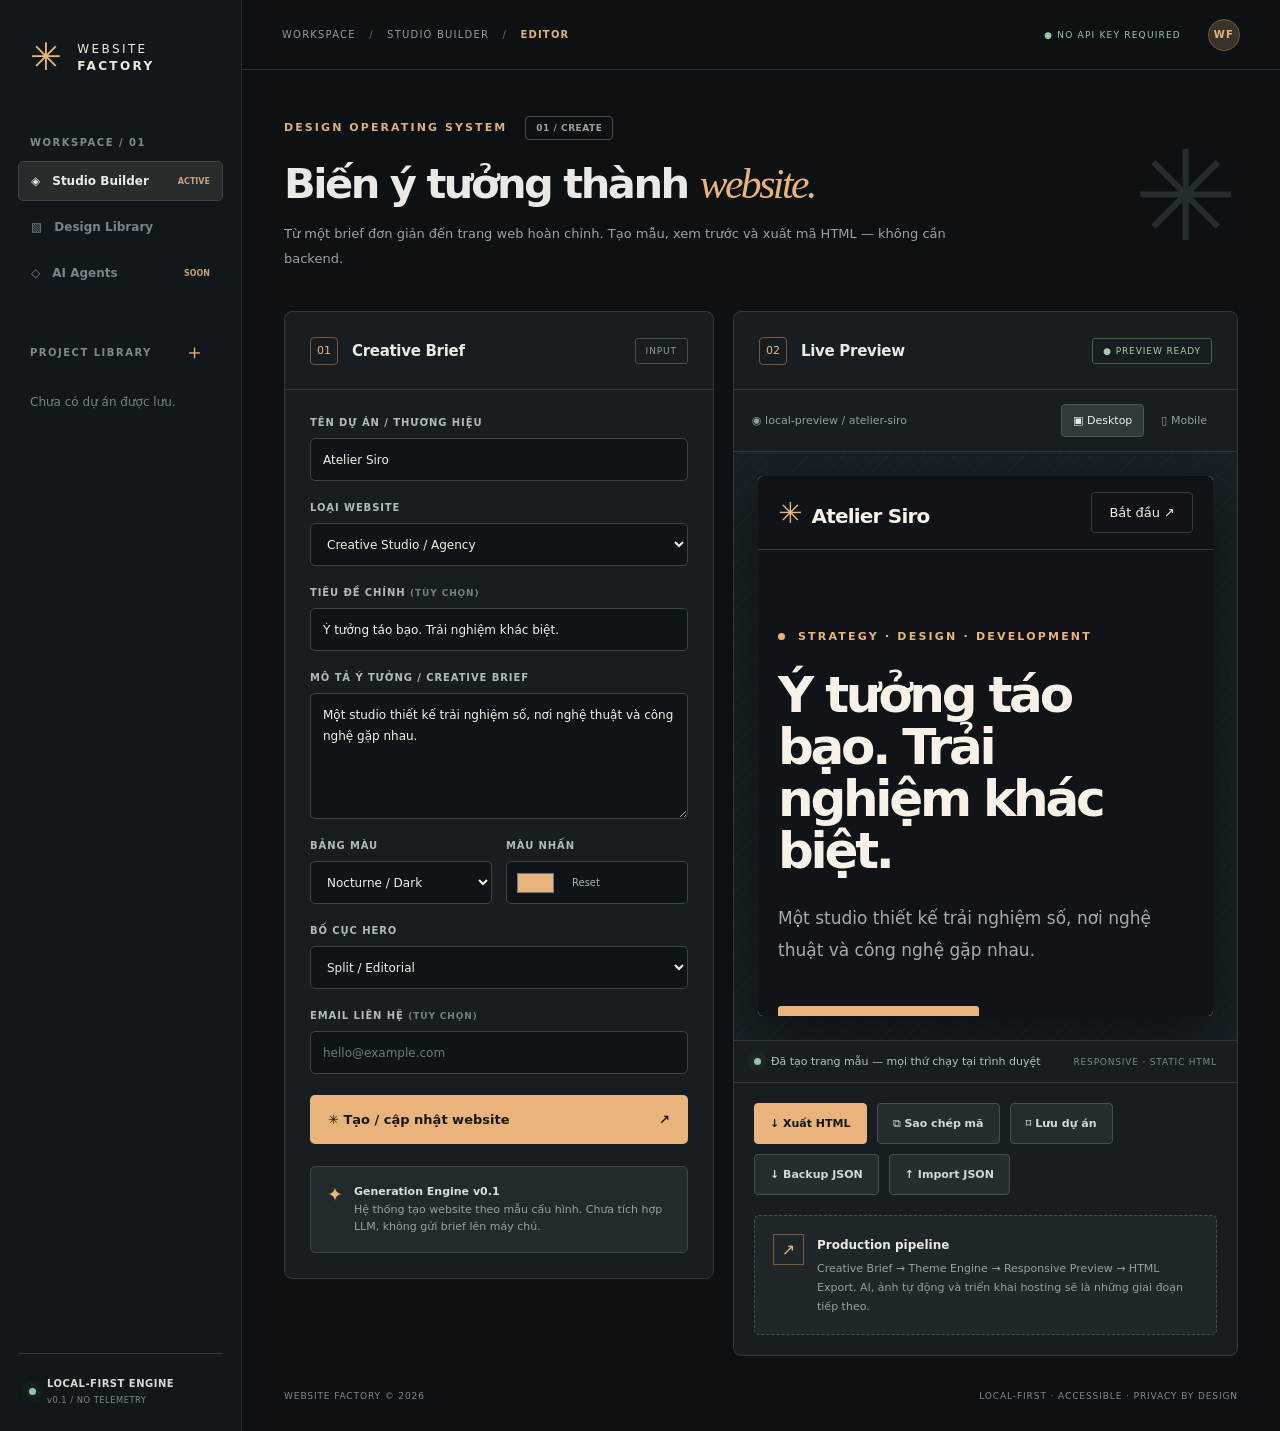
==== website-factory/index.html @ 0a8ce3f9 "feat(factory): add portable project JSON backup and import UI" ====
<!doctype html>
<html lang="vi">
<head>
  <meta charset="UTF-8">
  <meta name="viewport" content="width=device-width, initial-scale=1">
  <meta name="theme-color" content="#0e1215">
  <meta name="description" content="Website Factory: tạo mẫu website theo brief, xem trước và xuất HTML ngay trong trình duyệt.">
  <title>Website Factory — Design Production Studio</title>
  <link rel="stylesheet" href="./studio.css">
</head>
<body>
<div class="shell">
  <aside class="sidebar">
    <div class="logo"><span class="glyph">✳</span><span>WEBSITE<br><b>FACTORY</b></span></div>
    <p class="side-label">WORKSPACE / 01</p>
    <div class="side-nav"><div class="active-nav">◈ <span>Studio Builder</span><small>ACTIVE</small></div><div>▧ <span>Design Library</span></div><div>◇ <span>AI Agents</span><small>SOON</small></div></div>
    <div class="history-title"><span>PROJECT LIBRARY</span><button type="button" id="new-project" title="Tạo dự án mới" aria-label="Tạo dự án mới">＋</button></div>
    <div id="project-list" class="project-list"><p class="empty">Chưa có dự án được lưu.</p></div>
    <div class="sidebar-bottom"><i></i><span>LOCAL-FIRST ENGINE<small>v0.1 / NO TELEMETRY</small></span></div>
  </aside>
  <div class="main">
    <header class="topbar"><div>WORKSPACE <span>/</span> STUDIO BUILDER <span>/</span> <b>EDITOR</b></div><div class="top-right"><span>● NO API KEY REQUIRED</span><strong>WF</strong></div></header>
    <div class="workspace">
      <div class="intro">
        <div><div class="overline">DESIGN OPERATING SYSTEM <span class="step">01 / CREATE</span></div>
          <h1>Biến ý tưởng thành <em>website.</em></h1>
          <p>Từ một brief đơn giản đến trang web hoàn chỉnh. Tạo mẫu, xem trước và xuất mã HTML — không cần backend.</p>
        </div><span aria-hidden="true" class="intro-glyph">✳</span>
      </div>
      <main class="panels">
        <section class="panel config" aria-labelledby="input-title">
          <div class="panel-head"><div><span class="number">01</span><h2 id="input-title">Creative Brief</h2></div><span class="tag">INPUT</span></div>
          <form id="builder-form">
            <label for="name">TÊN DỰ ÁN / THƯƠNG HIỆU</label>
            <input id="name" name="name" maxlength="70" required placeholder="Tên dự án của bạn" value="Atelier Siro">
            <label for="category">LOẠI WEBSITE</label>
            <select id="category" name="category"><option value="agency">Creative Studio / Agency</option><option value="restaurant">Restaurant & Café</option><option value="saas">SaaS / Tech Product</option><option value="portfolio">Personal Portfolio</option></select>
            <label for="headline">TIÊU ĐỀ CHÍNH <span>(TÙY CHỌN)</span></label>
            <input id="headline" name="headline" maxlength="130" placeholder="Để trống để dùng đề xuất">
            <label for="brief">MÔ TẢ Ý TƯỞNG / CREATIVE BRIEF</label>
            <textarea id="brief" name="brief" maxlength="450" rows="5" placeholder="Sản phẩm, dịch vụ, phong cách, khách hàng mục tiêu...">Một studio thiết kế trải nghiệm số, nơi nghệ thuật và công nghệ gặp nhau.</textarea>
            <div class="two-col">
              <div><label for="theme">BẢNG MÀU</label>
                <select id="theme" name="theme"><option value="nocturne">Nocturne / Dark</option><option value="paper">Paper / Light</option><option value="signal">Signal / Future</option><option value="forest">Forest / Organic</option></select></div>
              <div><label for="accent">MÀU NHẤN</label><div class="color-field"><input id="accent" name="accent" type="color" value="#e9b47b"><button type="button" id="reset-color">Reset</button></div></div>
            </div>
            <label for="layout">BỐ CỤC HERO</label>
            <select id="layout" name="layout"><option value="split">Split / Editorial</option><option value="centered">Centered / Statement</option></select>
            <label for="email">EMAIL LIÊN HỆ <span>(TÙY CHỌN)</span></label>
            <input id="email" name="email" type="email" maxlength="120" placeholder="hello@example.com">
            <button class="generate" type="submit"><span>✳ Tạo / cập nhật website</span><span>↗</span></button>
          </form>
          <div class="notice"><span>✦</span><p><b>Generation Engine v0.1</b><br>Hệ thống tạo website theo mẫu cấu hình. Chưa tích hợp LLM, không gửi brief lên máy chủ.</p></div>
        </section>
        <section class="panel preview-panel" aria-labelledby="preview-title">
          <div class="panel-head"><div><span class="number">02</span><h2 id="preview-title">Live Preview</h2></div><span class="tag ready">● PREVIEW READY</span></div>
          <div class="preview-toolbar"><span id="preview-url" class="preview-url">◉ preview.local / atelier-siro</span>
            <div class="devices" role="group" aria-label="Kích thước xem trước">
              <button type="button" data-device="desktop" class="device selected" aria-pressed="true">▣ Desktop</button>
              <button type="button" data-device="mobile" class="device" aria-pressed="false">▯ Mobile</button>
            </div>
          </div>
          <div id="preview-stage" class="preview-stage"><iframe title="Bản xem trước website đã tạo" id="preview-frame" sandbox="" loading="eager"></iframe></div>
          <div class="preview-bottom"><span class="preview-status"><i></i><span id="status" role="status" aria-live="polite">Đã tạo trang mẫu</span></span><span>RESPONSIVE · STATIC HTML</span></div>
          <div class="actions">
            <button id="export-html" type="button" class="export">↓ Xuất HTML</button>
            <button id="copy-html" type="button" class="outline">⧉ Sao chép mã</button>
            <button id="save-project" type="button" class="outline">⌑ Lưu dự án</button>
            <button id="export-json" type="button" class="outline">↓ Backup JSON</button>
            <button id="import-json-button" type="button" class="outline">↑ Import JSON</button>
            <input id="import-json-file" type="file" accept=".json,application/json" hidden aria-label="Chọn tệp JSON của Website Factory">
          </div>
          <div class="pipeline"><span>↗</span><div><b>Production pipeline</b><p>Creative Brief → Theme Engine → Responsive Preview → HTML Export. AI, ảnh tự động và triển khai hosting sẽ là những giai đoạn tiếp theo.</p></div></div>
        </section>
      </main>
      <footer><span>WEBSITE FACTORY © 2026</span><span>LOCAL-FIRST · ACCESSIBLE · PRIVACY BY DESIGN</span></footer>
    </div>
  </div>
</div>
<script type="module" src="./app.mjs"></script>
</body>
</html>
---- website-factory/studio.css ----
:root{font-family:Inter,"Segoe UI",system-ui,-apple-system,sans-serif;color:#eae9e5;background:#0d1114;font-synthesis:none}*{box-sizing:border-box}body{margin:0}button,input,select,textarea{font:inherit}button{cursor:pointer}button:focus-visible,input:focus-visible,select:focus-visible,textarea:focus-visible{outline:2px solid #e9b47b;outline-offset:3px}::selection{background:#e1af7a;color:#121619}
.shell{display:grid;grid-template-columns:242px minmax(0,1fr);min-height:100vh}.sidebar{display:flex;flex-direction:column;background:#11171a;border-right:1px solid #283036;padding:31px 18px 21px;min-width:0}.logo{display:flex;align-items:center;gap:13px;padding:0 12px 53px;font-size:12px;line-height:1.4;letter-spacing:.2em}.logo b{font-weight:800}.glyph{font-size:38px;font-weight:200;color:#e9b47b}.side-label,.history-title{font-size:10px;font-weight:750;color:#7f898c;letter-spacing:.15em;margin:0 12px 13px}.side-nav{display:grid;gap:6px}.side-nav>div{display:flex;align-items:center;gap:12px;color:#788489;font-size:12px;font-weight:600;padding:12px;border:1px solid transparent}.side-nav>div:first-letter{font-size:19px}.side-nav .active-nav{color:#eceae4;background:#272c2d;border:1px solid #45413a;border-radius:5px}.side-nav small{margin-left:auto;font-size:8px;color:#c6a276}.side-nav .active-nav:first-letter{color:#e8b778}.history-title{display:flex;align-items:center;justify-content:space-between;margin-top:44px}.history-title button{background:transparent;border:0;color:#e0ad73;font-size:21px}.project-list{display:grid;align-content:start;gap:5px;max-height:40vh;overflow:auto}.project-button{border:1px solid transparent;background:transparent;color:#bcc4c4;text-align:left;display:flex;align-items:center;gap:10px;padding:10px;border-radius:5px;font-size:12px;width:100%}.project-button.active{background:#27302e;border-color:#425149;color:#f5eee2}.project-button span{color:#e6b274}.project-button strong{white-space:nowrap;overflow:hidden;text-overflow:ellipsis;font-weight:500}.empty{font-size:12px;color:#778286;padding:0 12px;line-height:1.7}.sidebar-bottom{margin-top:auto;padding:24px 11px 5px;border-top:1px solid #30383c;display:flex;align-items:center;gap:11px;color:#d5dbd5;font-size:10px;font-weight:700;letter-spacing:.05em}.sidebar-bottom small{display:block;color:#7e898b;margin-top:6px;font-weight:400}.sidebar-bottom i,.preview-status i{width:7px;height:7px;border-radius:50%;background:#90c99e;box-shadow:0 0 11px #90c99e70;display:block;flex:0 0 7px}
.main{min-width:0}.topbar{height:70px;border-bottom:1px solid #293135;display:flex;justify-content:space-between;align-items:center;padding:0 40px;gap:15px;color:#919c9e;font-size:10px;letter-spacing:.12em}.topbar span{color:#5f6b70;margin:0 9px}.topbar b{color:#e3b075}.top-right{display:flex;gap:27px;align-items:center}.top-right span{color:#9ac7a6;margin:0;font-size:9px}.top-right strong{background:#393429;border:1px solid #705a3b;color:#e3b57e;border-radius:50%;width:32px;height:32px;display:grid;place-items:center;font-size:10px}.workspace{max-width:1800px;margin:0 auto;padding:51px 42px 30px}.intro{display:flex;justify-content:space-between;align-items:center;padding-bottom:40px}.overline{color:#deb079;font-size:11px;font-weight:700;letter-spacing:.19em}.step{color:#a39e96;border:1px solid #514b40;padding:6px 10px;border-radius:4px;font-size:9px;letter-spacing:.06em;margin-left:12px}.intro h1{font-size:clamp(32px,3.25vw,51px);line-height:1.2;font-weight:550;letter-spacing:-.06em;margin:25px 0 12px}.intro h1 em{color:#e9b47b;font-family:Georgia,serif;font-weight:400}.intro p{font-size:13px;color:#98a3a6;line-height:1.9;margin:0;max-width:700px}.intro-glyph{font-size:125px;color:#252d30;line-height:1}
.panels{display:grid;grid-template-columns:minmax(325px,430px) minmax(460px,1fr);gap:19px;align-items:start}.panel{background:#171d20;border:1px solid #30393d;border-radius:8px;min-width:0;overflow:hidden}.panel-head{display:flex;align-items:center;justify-content:space-between;height:78px;border-bottom:1px solid #30393d;padding:0 25px}.panel-head>div{display:flex;align-items:center;gap:14px}.number{width:28px;height:28px;border:1px solid #76583b;display:grid;place-items:center;border-radius:4px;font-size:11px;color:#e9b47b}.panel-head h2{font-size:15px;font-weight:600;letter-spacing:-.02em;margin:0}.tag{font-size:9px;color:#929d9d;border:1px solid #465055;border-radius:3px;padding:7px 10px;letter-spacing:.1em}.tag.ready{color:#a2cfac;border-color:#45614a}.config form{padding:27px 25px 22px;display:flex;flex-direction:column}.config label{font-size:10px;font-weight:750;color:#b1bab9;letter-spacing:.09em;margin:0 0 10px}.config label span{font-size:9px;color:#748084}.config input:not([type=color]),.config select,.config textarea{width:100%;color:#f1f0e9;background:#0e1417;border:1px solid #384448;border-radius:5px;padding:11px 12px;font-size:12px;min-height:43px;margin-bottom:21px;outline:0}.config input:not([type=color]):focus,.config select:focus,.config textarea:focus{border-color:#d3a471;outline:1px solid #d3a47140}.config input::placeholder,.config textarea::placeholder{color:#6e797d}.config textarea{resize:vertical;line-height:1.7;min-height:104px}.two-col{display:grid;grid-template-columns:1fr 1fr;gap:14px}.two-col>div{display:flex;flex-direction:column;min-width:0}.color-field{background:#0e1417;display:flex;gap:10px;align-items:center;height:43px;border:1px solid #384448;padding:5px 8px;border-radius:5px;margin-bottom:21px}.color-field input{width:41px;height:28px;background:transparent;border:0;padding:0;cursor:pointer}.color-field button{color:#a9b2b1;border:0;background:transparent;font-size:10px}.generate{background:#e9b47b;color:#1a1714;border:0;border-radius:5px;padding:17px 18px;display:flex;justify-content:space-between;font-size:13px;font-weight:800;transition:background .2s,transform .2s}.generate:hover{background:#f3c591;transform:translateY(-2px)}.notice{margin:0 25px 25px;background:#222a2d;border:1px solid #3c4649;border-radius:5px;display:flex;gap:11px;padding:16px}.notice>span{color:#e9b47b;font-size:19px}.notice p{margin:0;color:#96a1a3;line-height:1.6;font-size:11px}.notice b{color:#d9dfdc}
.preview-toolbar{padding:14px 18px;border-bottom:1px solid #30393d;display:flex;align-items:center;justify-content:space-between;gap:10px}.preview-url{font-size:11px;color:#939fa0;overflow:hidden;text-overflow:ellipsis;white-space:nowrap}.devices{display:flex;gap:5px}.device{background:transparent;color:#929e9f;border:1px solid transparent;padding:9px 11px;border-radius:4px;font-size:11px;white-space:nowrap}.device.selected{background:#303a3c;color:#f0eee8;border-color:#4a5759}.preview-stage{background:repeating-linear-gradient(135deg,#192126,#192126 7px,#1c252a 7px,#1c252a 8px);display:flex;justify-content:center;padding:24px;overflow:hidden;min-height:585px}.preview-stage iframe{border:0;border-radius:5px;background:#fff;width:100%;height:540px;box-shadow:0 20px 60px #0008;transition:width .3s}.preview-stage.mobile iframe{width:375px;max-width:100%}.preview-bottom{border-top:1px solid #30393d;display:flex;align-items:center;justify-content:space-between;gap:12px;padding:14px 20px;color:#7f8a8e;letter-spacing:.09em;font-size:9px}.preview-status{color:#b4c3b9;letter-spacing:0;font-size:11px;display:flex;gap:10px;align-items:center}.actions{padding:20px;display:flex;flex-wrap:wrap;gap:10px;border-top:1px solid #30393d}.actions button{font-size:11px;font-weight:750;padding:13px 15px;border-radius:4px}.export{background:#e9b47b;border:1px solid #e9b47b;color:#12171a}.outline{background:#252d30;color:#d0d9d7;border:1px solid #455055}.export:hover{background:#f4c896}.outline:hover{border-color:#ca9c70}.pipeline{margin:0 20px 20px;background:#1f272a;border:1px dashed #445154;border-radius:5px;padding:18px;display:flex;gap:13px}.pipeline>span{display:grid;place-items:center;width:31px;height:31px;flex:0 0 31px;color:#eab87c;border:1px solid #765b3c}.pipeline b{font-size:12px}.pipeline p{margin:7px 0 0;color:#94a0a2;font-size:11px;line-height:1.7}footer{margin-top:35px;display:flex;justify-content:space-between;gap:15px;color:#7e898c;letter-spacing:.1em;font-size:9px}
@media(max-width:1250px){.shell{grid-template-columns:205px minmax(0,1fr)}.sidebar{padding-inline:11px}.workspace{padding:35px 23px}.topbar{padding-inline:23px}.panels{grid-template-columns:minmax(310px,370px) minmax(380px,1fr)}.preview-stage{padding:15px}}
@media(max-width:1050px){.panels{grid-template-columns:minmax(0,1fr)}.intro-glyph{display:none}.preview-stage iframe{height:600px}}
@media(max-width:720px){.shell{grid-template-columns:1fr}.sidebar{display:none}.topbar{height:57px;padding:0 15px}.top-right>span{display:none}.workspace{padding:30px 14px}.intro{padding-bottom:28px}.intro h1{font-size:35px}.intro p{font-size:12px}.step{display:inline-block;margin:9px 0 0}.panel-head{padding:0 18px}.config form{padding:23px 18px}.notice{margin:0 18px 20px}.preview-stage iframe{height:470px}.preview-bottom>span:last-child{display:none}footer{flex-direction:column;line-height:1.7}}
@media(prefers-reduced-motion:reduce){*,*:before,*:after{transition:none!important;animation:none!important}}
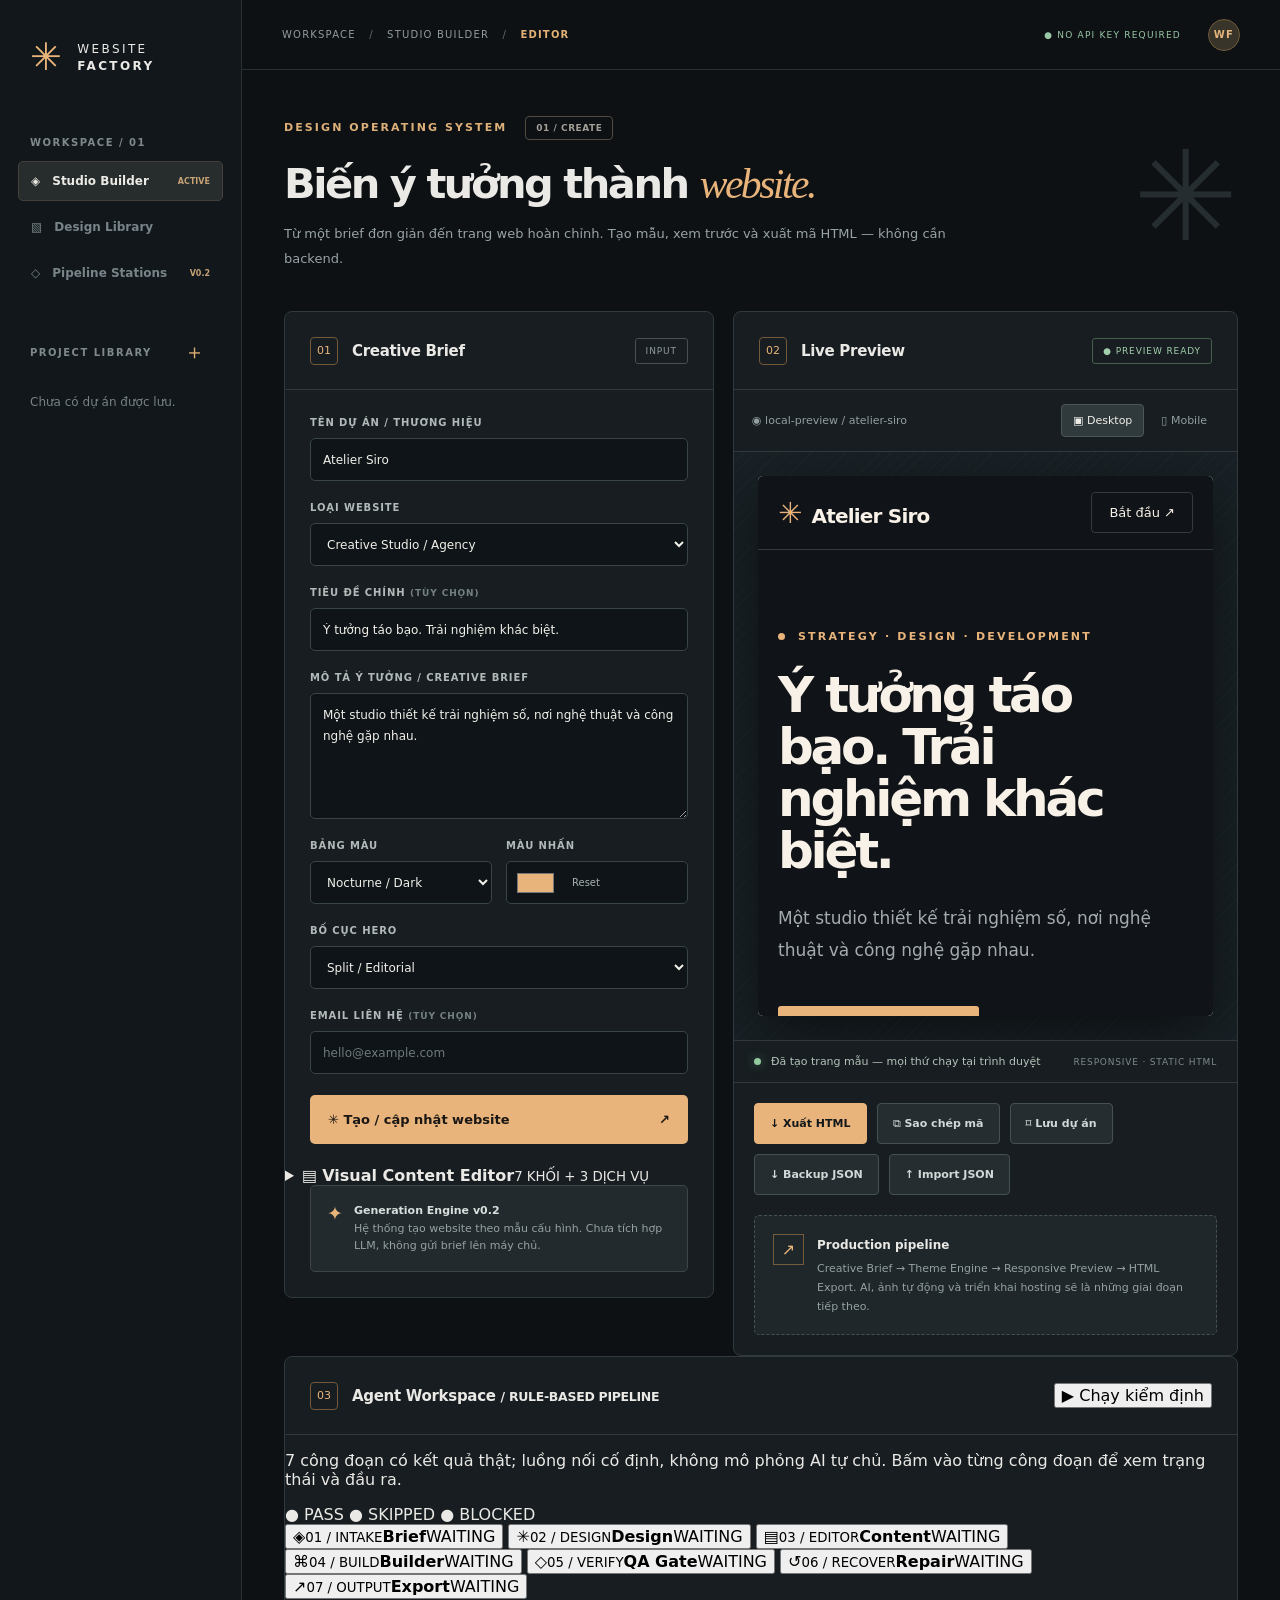
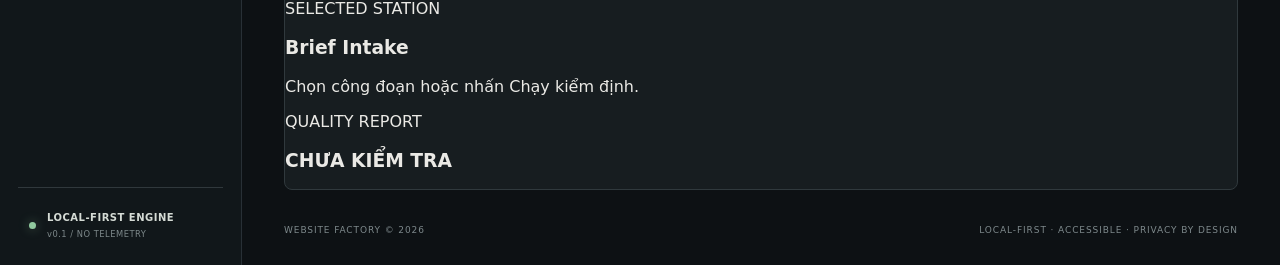
==== commit 835c759d: "feat(factory): add editable sections and interactive agent workspace graph" ====
--- a/website-factory/index.html
+++ b/website-factory/index.html
@@ -13,7 +13,7 @@
   <aside class="sidebar">
     <div class="logo"><span class="glyph">✳</span><span>WEBSITE<br><b>FACTORY</b></span></div>
     <p class="side-label">WORKSPACE / 01</p>
-    <div class="side-nav"><div class="active-nav">◈ <span>Studio Builder</span><small>ACTIVE</small></div><div>▧ <span>Design Library</span></div><div>◇ <span>AI Agents</span><small>SOON</small></div></div>
+    <div class="side-nav"><div class="active-nav">◈ <span>Studio Builder</span><small>ACTIVE</small></div><div>▧ <span>Design Library</span></div><div>◇ <span>Pipeline Stations</span><small>V0.2</small></div></div>
     <div class="history-title"><span>PROJECT LIBRARY</span><button type="button" id="new-project" title="Tạo dự án mới" aria-label="Tạo dự án mới">＋</button></div>
     <div id="project-list" class="project-list"><p class="empty">Chưa có dự án được lưu.</p></div>
     <div class="sidebar-bottom"><i></i><span>LOCAL-FIRST ENGINE<small>v0.1 / NO TELEMETRY</small></span></div>
@@ -50,7 +50,23 @@
             <input id="email" name="email" type="email" maxlength="120" placeholder="hello@example.com">
             <button class="generate" type="submit"><span>✳ Tạo / cập nhật website</span><span>↗</span></button>
           </form>
-          <div class="notice"><span>✦</span><p><b>Generation Engine v0.1</b><br>Hệ thống tạo website theo mẫu cấu hình. Chưa tích hợp LLM, không gửi brief lên máy chủ.</p></div>
+          <details class="content-editor" id="content-editor">
+            <summary><span>▤ <strong>Visual Content Editor</strong></span><small>7 KHỐI + 3 DỊCH VỤ</small></summary>
+            <p class="editor-help">Sửa từng nội dung rồi xem thay đổi ở khung Preview. Mọi chữ nhập vào sẽ được xử lý như văn bản, không thực thi mã HTML.</p>
+            <div class="editor-fields" id="editor-fields">
+              <label for="edit-sectionTitle">TIÊU ĐỀ DỊCH VỤ</label><input id="edit-sectionTitle" data-content="sectionTitle" maxlength="160">
+              <label for="edit-sectionIntro">MÔ TẢ DỊCH VỤ</label><textarea id="edit-sectionIntro" data-content="sectionIntro" maxlength="450" rows="2"></textarea>
+              <div class="service-heading">01 / CARD EDITOR</div>
+              <div id="service-fields" class="service-fields"></div>
+              <label for="edit-aboutTitle">TIÊU ĐỀ GIỚI THIỆU</label><input id="edit-aboutTitle" data-content="aboutTitle" maxlength="160">
+              <label for="edit-aboutText">NỘI DUNG GIỚI THIỆU</label><textarea id="edit-aboutText" data-content="aboutText" maxlength="450" rows="3"></textarea>
+              <label for="edit-contactTitle">TIÊU ĐỀ LIÊN HỆ</label><input id="edit-contactTitle" data-content="contactTitle" maxlength="160">
+              <label for="edit-contactText">MÔ TẢ LIÊN HỆ</label><input id="edit-contactText" data-content="contactText" maxlength="160">
+              <label for="edit-ctaLabel">NHÃN NÚT HERO</label><input id="edit-ctaLabel" data-content="ctaLabel" maxlength="160">
+            </div>
+            <button type="button" class="reset-editor" id="reset-content">↺ Khôi phục nội dung theo mẫu ngành</button>
+          </details>
+          <div class="notice"><span>✦</span><p><b>Generation Engine v0.2</b><br>Hệ thống tạo website theo mẫu cấu hình. Chưa tích hợp LLM, không gửi brief lên máy chủ.</p></div>
         </section>
         <section class="panel preview-panel" aria-labelledby="preview-title">
           <div class="panel-head"><div><span class="number">02</span><h2 id="preview-title">Live Preview</h2></div><span class="tag ready">● PREVIEW READY</span></div>
@@ -73,6 +89,20 @@
           <div class="pipeline"><span>↗</span><div><b>Production pipeline</b><p>Creative Brief → Theme Engine → Responsive Preview → HTML Export. AI, ảnh tự động và triển khai hosting sẽ là những giai đoạn tiếp theo.</p></div></div>
         </section>
       </main>
+      <section class="orchestration panel" aria-labelledby="graph-title">
+        <div class="panel-head"><div><span class="number">03</span><h2 id="graph-title">Agent Workspace <small class="graph-subtitle">/ RULE-BASED PIPELINE</small></h2></div><button type="button" class="run-pipeline" id="run-pipeline">▶ Chạy kiểm định</button></div>
+        <div class="graph-intro"><p>7 công đoạn có kết quả thật; luồng nối cố định, không mô phỏng AI tự chủ. Bấm vào từng công đoạn để xem trạng thái và đầu ra.</p><span class="graph-legend">● PASS <span>● SKIPPED</span> ● BLOCKED</span></div>
+        <div class="graph-scroll"><div class="graph-nodes" id="graph-nodes" aria-label="Các công đoạn Website Factory">
+          <button type="button" class="graph-node" data-agent="brief"><span class="agent-glyph">◈</span><small>01 / INTAKE</small><strong>Brief</strong><span class="node-state">WAITING</span></button>
+          <button type="button" class="graph-node" data-agent="design"><span class="agent-glyph">✳</span><small>02 / DESIGN</small><strong>Design</strong><span class="node-state">WAITING</span></button>
+          <button type="button" class="graph-node" data-agent="content"><span class="agent-glyph">▤</span><small>03 / EDITOR</small><strong>Content</strong><span class="node-state">WAITING</span></button>
+          <button type="button" class="graph-node" data-agent="build"><span class="agent-glyph">⌘</span><small>04 / BUILD</small><strong>Builder</strong><span class="node-state">WAITING</span></button>
+          <button type="button" class="graph-node" data-agent="qa"><span class="agent-glyph">◇</span><small>05 / VERIFY</small><strong>QA Gate</strong><span class="node-state">WAITING</span></button>
+          <button type="button" class="graph-node" data-agent="repair"><span class="agent-glyph">↺</span><small>06 / RECOVER</small><strong>Repair</strong><span class="node-state">WAITING</span></button>
+          <button type="button" class="graph-node" data-agent="export"><span class="agent-glyph">↗</span><small>07 / OUTPUT</small><strong>Export</strong><span class="node-state">WAITING</span></button>
+        </div></div>
+        <div class="pipeline-report"><div class="agent-inspector"><div class="report-label">SELECTED STATION</div><h3 id="agent-title">Brief Intake</h3><p id="agent-detail">Chọn công đoạn hoặc nhấn Chạy kiểm định.</p></div><div class="qa-inspector"><div class="report-label">QUALITY REPORT</div><h3 id="qa-score">CHƯA KIỂM TRA</h3><ul id="qa-results" aria-label="Danh sách kiểm tra"></ul><p id="qa-warning" class="qa-warning"></p></div></div>
+      </section>
       <footer><span>WEBSITE FACTORY © 2026</span><span>LOCAL-FIRST · ACCESSIBLE · PRIVACY BY DESIGN</span></footer>
     </div>
   </div>
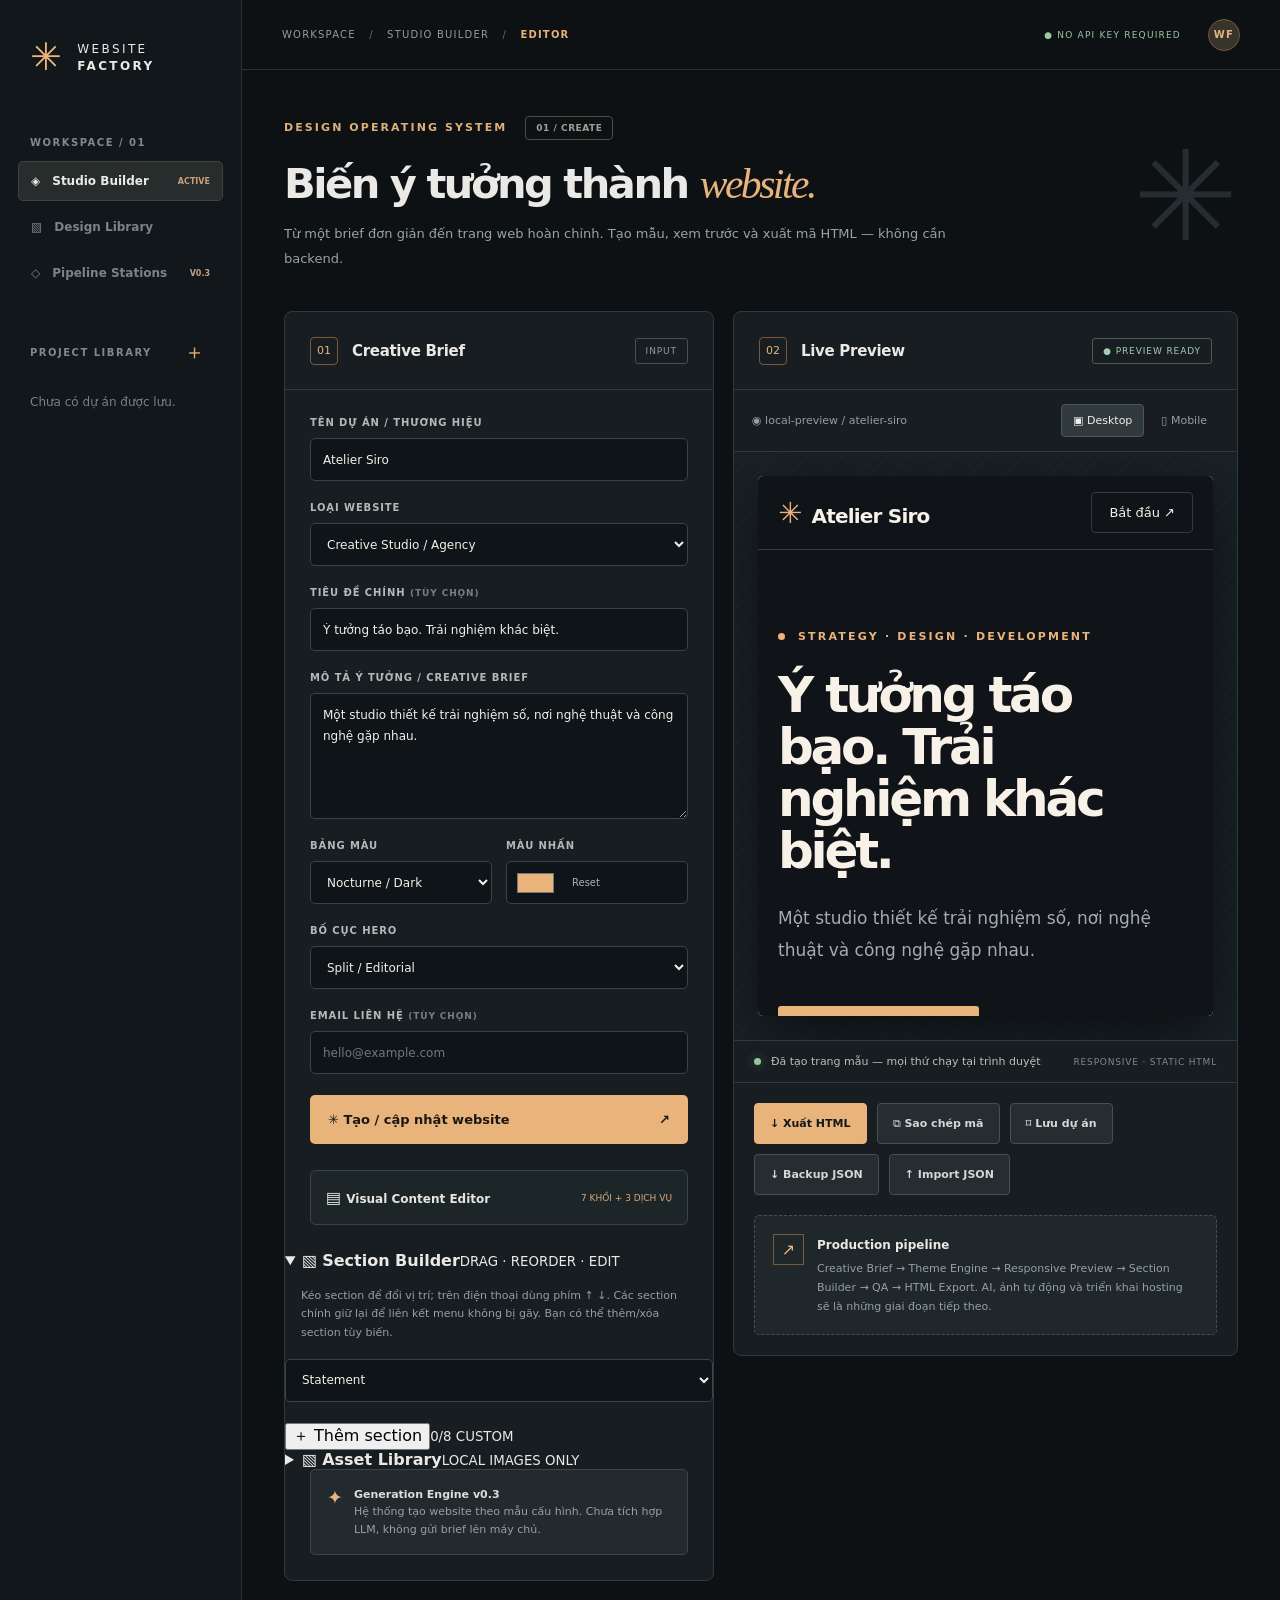
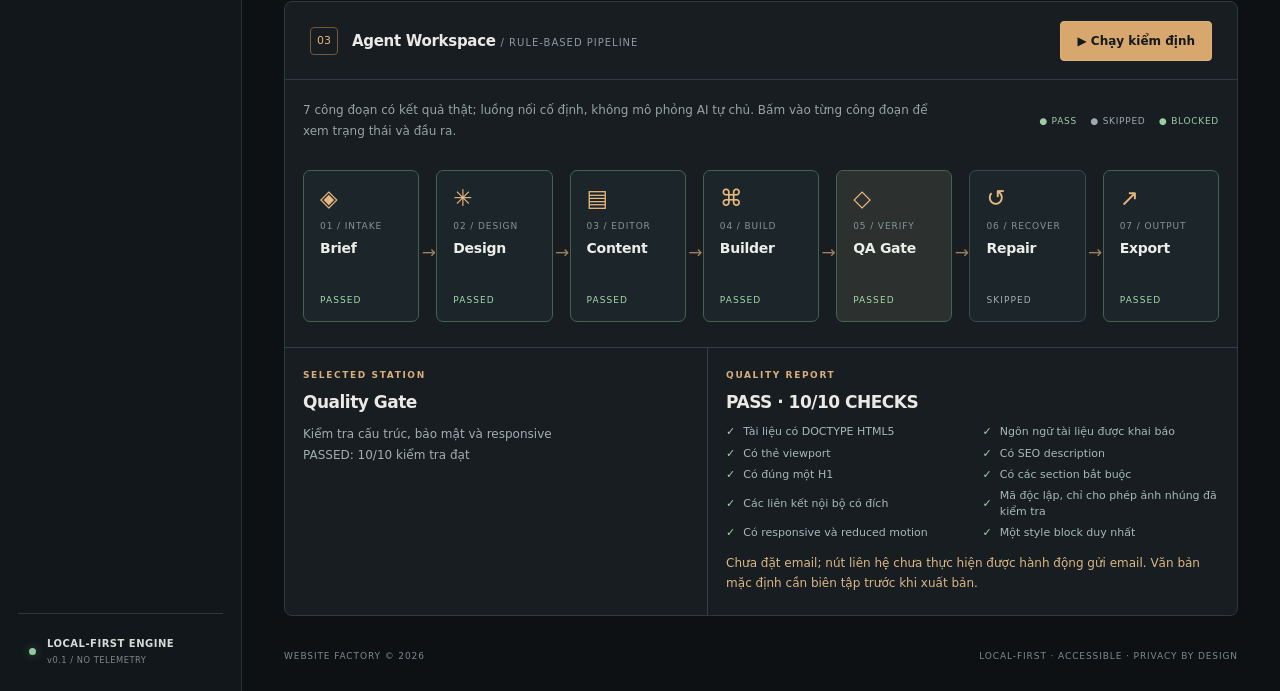
==== commit 01522ae2: "feat(factory): add sortable section builder and local image manager panels" ====
--- a/website-factory/index.html
+++ b/website-factory/index.html
@@ -13,7 +13,7 @@
   <aside class="sidebar">
     <div class="logo"><span class="glyph">✳</span><span>WEBSITE<br><b>FACTORY</b></span></div>
     <p class="side-label">WORKSPACE / 01</p>
-    <div class="side-nav"><div class="active-nav">◈ <span>Studio Builder</span><small>ACTIVE</small></div><div>▧ <span>Design Library</span></div><div>◇ <span>Pipeline Stations</span><small>V0.2</small></div></div>
+    <div class="side-nav"><div class="active-nav">◈ <span>Studio Builder</span><small>ACTIVE</small></div><div>▧ <span>Design Library</span></div><div>◇ <span>Pipeline Stations</span><small>V0.3</small></div></div>
     <div class="history-title"><span>PROJECT LIBRARY</span><button type="button" id="new-project" title="Tạo dự án mới" aria-label="Tạo dự án mới">＋</button></div>
     <div id="project-list" class="project-list"><p class="empty">Chưa có dự án được lưu.</p></div>
     <div class="sidebar-bottom"><i></i><span>LOCAL-FIRST ENGINE<small>v0.1 / NO TELEMETRY</small></span></div>
@@ -66,7 +66,21 @@
             </div>
             <button type="button" class="reset-editor" id="reset-content">↺ Khôi phục nội dung theo mẫu ngành</button>
           </details>
-          <div class="notice"><span>✦</span><p><b>Generation Engine v0.2</b><br>Hệ thống tạo website theo mẫu cấu hình. Chưa tích hợp LLM, không gửi brief lên máy chủ.</p></div>
+          <details class="section-builder" id="section-builder" open>
+            <summary><span>▧ <strong>Section Builder</strong></span><small>DRAG · REORDER · EDIT</small></summary>
+            <p class="editor-help">Kéo section để đổi vị trí; trên điện thoại dùng phím ↑ ↓. Các section chính giữ lại để liên kết menu không bị gãy. Bạn có thể thêm/xóa section tùy biến.</p>
+            <ol id="section-list" class="section-list" aria-label="Thứ tự các section"></ol>
+            <div class="layout-add"><select id="add-section-type" aria-label="Loại section mới"><option value="statement">Statement</option><option value="quote">Trích dẫn</option><option value="gallery">Gallery</option></select><button type="button" id="add-section">＋ Thêm section</button><small id="layout-counter">0/8 CUSTOM</small></div>
+          </details>
+          <details class="asset-library" id="asset-library">
+            <summary><span>▧ <strong>Asset Library</strong></span><small>LOCAL IMAGES ONLY</small></summary>
+            <p class="editor-help">Ảnh PNG/JPEG/WebP được nén ngay trên máy rồi nhúng vào HTML. Không upload ảnh lên server, không dùng URL ngoài.</p>
+            <div class="asset-controls"><label for="hero-asset">ẢNH HERO</label><select id="hero-asset"><option value="">Hình khối mặc định</option></select></div>
+            <div id="asset-list" class="asset-list"></div>
+            <div class="asset-actions"><button id="image-upload-button" type="button">＋ Thêm ảnh từ máy</button><input id="image-upload" type="file" accept="image/png,image/jpeg,image/webp" hidden><small id="asset-counter">0/5 IMAGES</small></div>
+            <p class="asset-note">Ảnh nhúng làm HTML lớn hơn; mỗi ảnh gốc tối đa 2 MB, thư viện tối đa 5 ảnh. Hãy sử dụng ảnh bạn có quyền khai thác.</p>
+          </details>
+          <div class="notice"><span>✦</span><p><b>Generation Engine v0.3</b><br>Hệ thống tạo website theo mẫu cấu hình. Chưa tích hợp LLM, không gửi brief lên máy chủ.</p></div>
         </section>
         <section class="panel preview-panel" aria-labelledby="preview-title">
           <div class="panel-head"><div><span class="number">02</span><h2 id="preview-title">Live Preview</h2></div><span class="tag ready">● PREVIEW READY</span></div>
@@ -86,7 +100,7 @@
             <button id="import-json-button" type="button" class="outline">↑ Import JSON</button>
             <input id="import-json-file" type="file" accept=".json,application/json" hidden aria-label="Chọn tệp JSON của Website Factory">
           </div>
-          <div class="pipeline"><span>↗</span><div><b>Production pipeline</b><p>Creative Brief → Theme Engine → Responsive Preview → HTML Export. AI, ảnh tự động và triển khai hosting sẽ là những giai đoạn tiếp theo.</p></div></div>
+          <div class="pipeline"><span>↗</span><div><b>Production pipeline</b><p>Creative Brief → Theme Engine → Responsive Preview → Section Builder → QA → HTML Export. AI, ảnh tự động và triển khai hosting sẽ là những giai đoạn tiếp theo.</p></div></div>
         </section>
       </main>
       <section class="orchestration panel" aria-labelledby="graph-title">
--- a/website-factory/studio.css
+++ b/website-factory/studio.css
@@ -8,3 +8,10 @@
 @media(max-width:1050px){.panels{grid-template-columns:minmax(0,1fr)}.intro-glyph{display:none}.preview-stage iframe{height:600px}}
 @media(max-width:720px){.shell{grid-template-columns:1fr}.sidebar{display:none}.topbar{height:57px;padding:0 15px}.top-right>span{display:none}.workspace{padding:30px 14px}.intro{padding-bottom:28px}.intro h1{font-size:35px}.intro p{font-size:12px}.step{display:inline-block;margin:9px 0 0}.panel-head{padding:0 18px}.config form{padding:23px 18px}.notice{margin:0 18px 20px}.preview-stage iframe{height:470px}.preview-bottom>span:last-child{display:none}footer{flex-direction:column;line-height:1.7}}
 @media(prefers-reduced-motion:reduce){*,*:before,*:after{transition:none!important;animation:none!important}}
+
+
+/* v0.2 — editable sections, production graph and QA inspector */
+.content-editor{margin:4px 25px 26px;background:#1c2528;border:1px solid #394449;border-radius:6px;overflow:hidden}.content-editor>summary{list-style:none;cursor:pointer;display:flex;align-items:center;justify-content:space-between;gap:12px;padding:17px 15px;color:#e7e5df}.content-editor>summary::-webkit-details-marker{display:none}.content-editor>summary:focus-visible{outline:2px solid #e9b47b;outline-offset:-2px}.content-editor>summary strong{font-size:12px;font-weight:700}.content-editor>summary small{font-size:9px;color:#d8a877;white-space:nowrap}.content-editor[open]>summary{border-bottom:1px solid #394449}.editor-help{font-size:11px;color:#92a1a3;line-height:1.65;margin:17px 16px}.editor-fields{display:flex;flex-direction:column;padding:0 16px}.editor-fields label,.service-fields label{font-size:10px;color:#b4bfbe;font-weight:750;letter-spacing:.08em;margin-bottom:8px}.editor-fields input,.editor-fields textarea{border:1px solid #3b4a4e;background:#10181b;color:#efede7;border-radius:4px;padding:11px;font-size:12px;width:100%;margin-bottom:16px;min-height:40px}.editor-fields textarea{resize:vertical;line-height:1.55}.service-heading{font-size:10px;color:#e3b27e;letter-spacing:.14em;padding:14px 0 10px;border-top:1px solid #3b4749;margin-top:3px}.service-fields{display:flex;flex-direction:column}.service-card-edit{border:1px solid #374448;border-radius:5px;margin:0 0 13px;padding:13px 12px 0}.service-card-edit h3{margin:0 0 13px;color:#e6b47d;font-size:11px;font-weight:750}.reset-editor{margin:3px 16px 17px;border:1px solid #515b5d;color:#e4c29c;background:#283236;border-radius:5px;font-size:11px;padding:11px 14px}.reset-editor:hover{border-color:#c69f73}
+.orchestration{margin-top:20px}.graph-subtitle{font-size:10px;font-weight:500;color:#8d9a9d;letter-spacing:.1em}.run-pipeline{border:1px solid #dab17c;background:#d7a76d;border-radius:4px;padding:12px 16px;color:#14191b;font-size:12px;font-weight:800}.run-pipeline:hover{background:#f0c58e}.graph-intro{display:flex;justify-content:space-between;align-items:center;gap:24px;padding:20px 26px 4px}.graph-intro p{font-size:12px;line-height:1.7;color:#97a4a4;max-width:650px;margin:0}.graph-legend{font-size:9px;letter-spacing:.08em;color:#9ccea6;white-space:nowrap}.graph-legend span{color:#9eaab0;margin:0 10px}.graph-scroll{padding:31px 26px 25px;overflow-x:auto}.graph-nodes{display:grid;grid-template-columns:repeat(7,minmax(112px,1fr));gap:17px;min-width:850px}.graph-node{position:relative;display:flex;flex-direction:column;align-items:flex-start;min-height:152px;text-align:left;border:1px solid #3b494d;border-radius:7px;padding:16px;background:#1c262a;color:#ebeee8;transition:border-color .2s,background .2s}.graph-node:not(:last-child):after{content:"→";position:absolute;left:calc(100% + 2px);top:47%;width:17px;text-align:center;color:#9e7e5d;font-size:17px;font-weight:400;pointer-events:none}.graph-node.is-selected{border-color:#e4b47a;background:#2c302e}.agent-glyph{font-size:23px;color:#e8b780;line-height:1}.graph-node small{color:#859498;font-size:9px;letter-spacing:.1em;margin-top:11px}.graph-node strong{font-size:14px;margin:9px 0 10px;letter-spacing:-.02em}.node-state{font-size:9px;letter-spacing:.12em;color:#909da0;margin-top:auto}.graph-node[data-state="passed"] .node-state{color:#a3d9aa}.graph-node[data-state="failed"] .node-state,.graph-node[data-state="blocked"] .node-state{color:#e99b88}.graph-node[data-state="skipped"] .node-state{color:#a4adb2}.graph-node[data-state="passed"]{border-color:#426451}.graph-node[data-state="failed"],.graph-node[data-state="blocked"]{border-color:#8a554e}.pipeline-report{display:grid;grid-template-columns:1fr 1.25fr;border-top:1px solid #344045}.agent-inspector,.qa-inspector{padding:24px 26px;min-width:0}.agent-inspector{border-right:1px solid #344045}.report-label{font-size:9px;color:#d9ad7c;font-weight:750;letter-spacing:.18em}.pipeline-report h3{font-size:17px;margin:12px 0;letter-spacing:-.03em}.agent-inspector p,.qa-inspector p{font-size:12px;line-height:1.7;color:#a2aeb0;white-space:pre-wrap}.qa-inspector ul{padding:0;margin:12px 0;display:grid;grid-template-columns:1fr 1fr;gap:6px 20px;list-style:none}.qa-inspector li{font-size:11px;color:#a8b8b9;display:flex;gap:8px;align-items:center;line-height:1.4}.qa-inspector li.ok:before{content:"✓";color:#a4d2ab}.qa-inspector li.fail:before{content:"×";color:#e69685}.qa-warning{margin-bottom:0;color:#dab786!important}
+@media(max-width:1300px){.graph-nodes{min-width:835px}.graph-scroll{padding:25px 18px}.graph-intro{padding-inline:18px}.agent-inspector,.qa-inspector{padding:22px 18px}}
+@media(max-width:760px){.graph-intro{display:block}.graph-legend{display:block;margin-top:13px}.pipeline-report{grid-template-columns:1fr}.agent-inspector{border-right:0;border-bottom:1px solid #344045}.qa-inspector ul{grid-template-columns:1fr}.graph-scroll{padding:20px 16px}.content-editor{margin-inline:18px}}
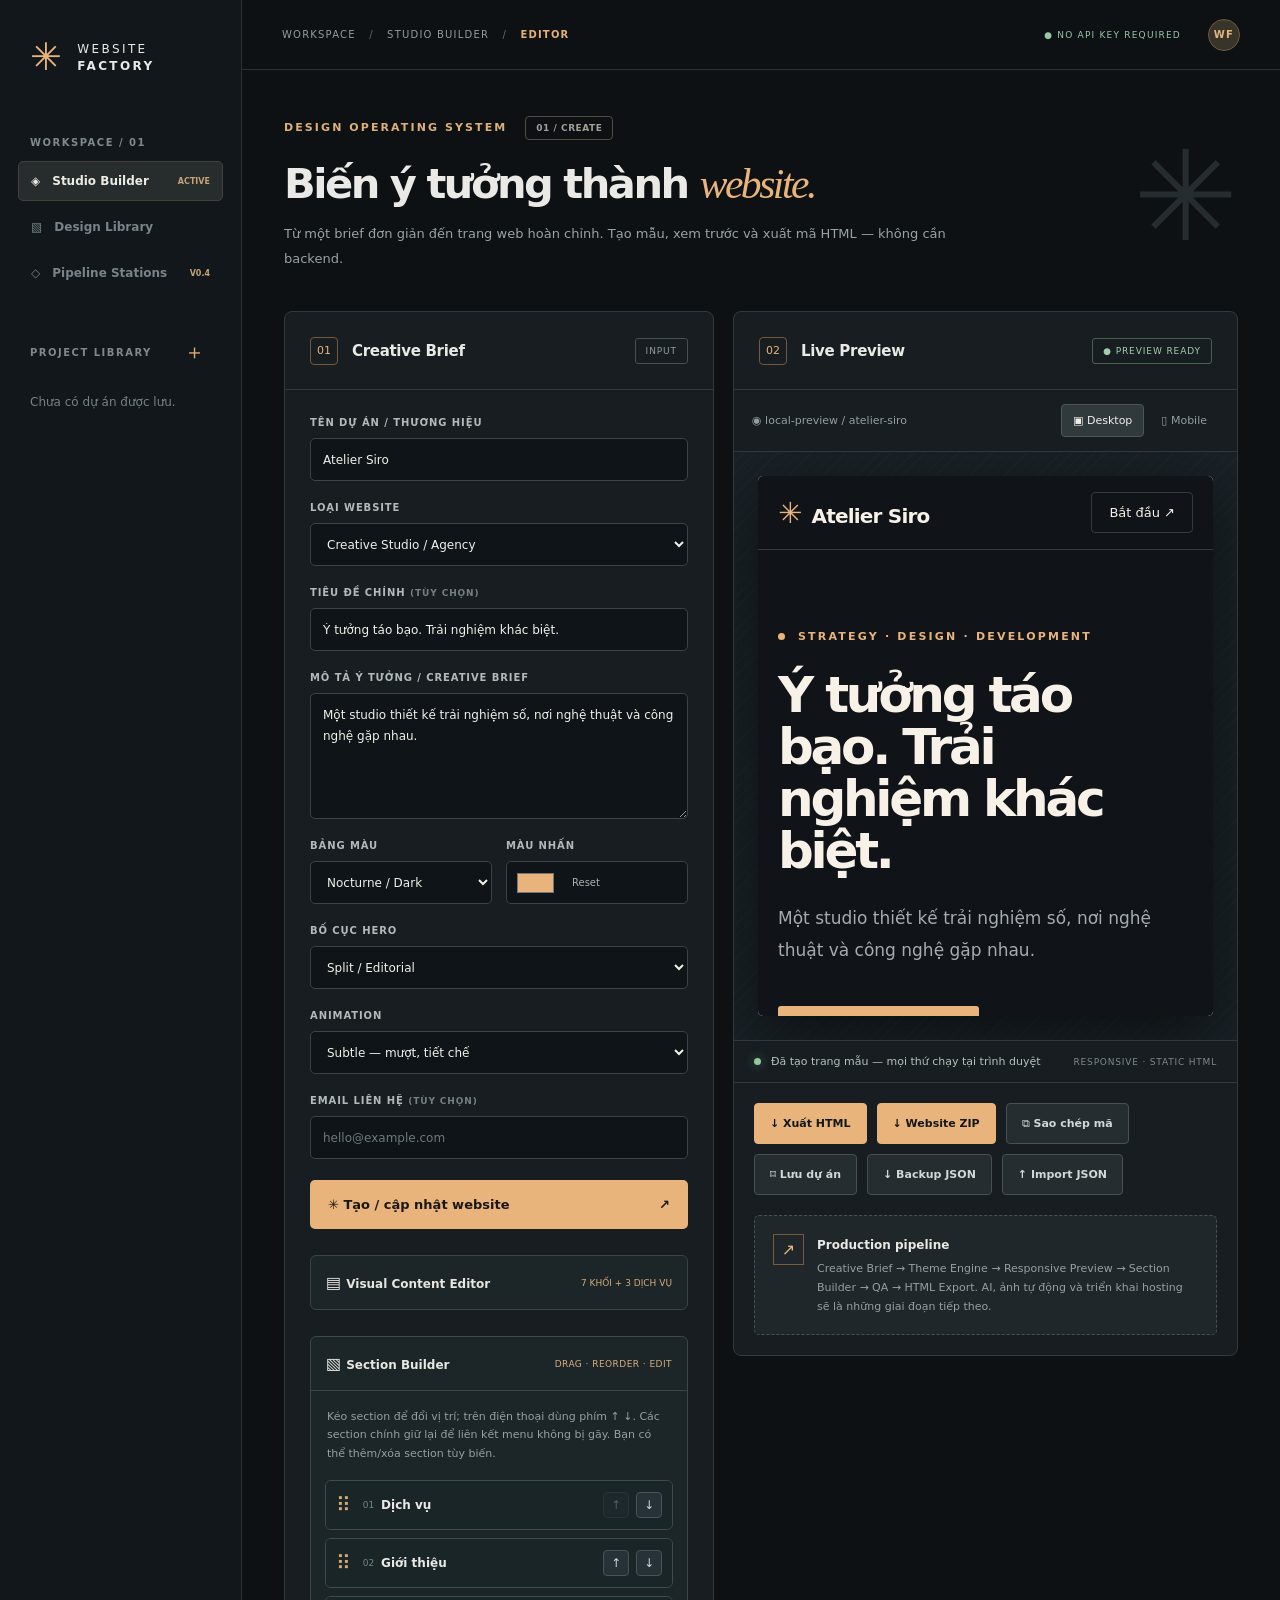
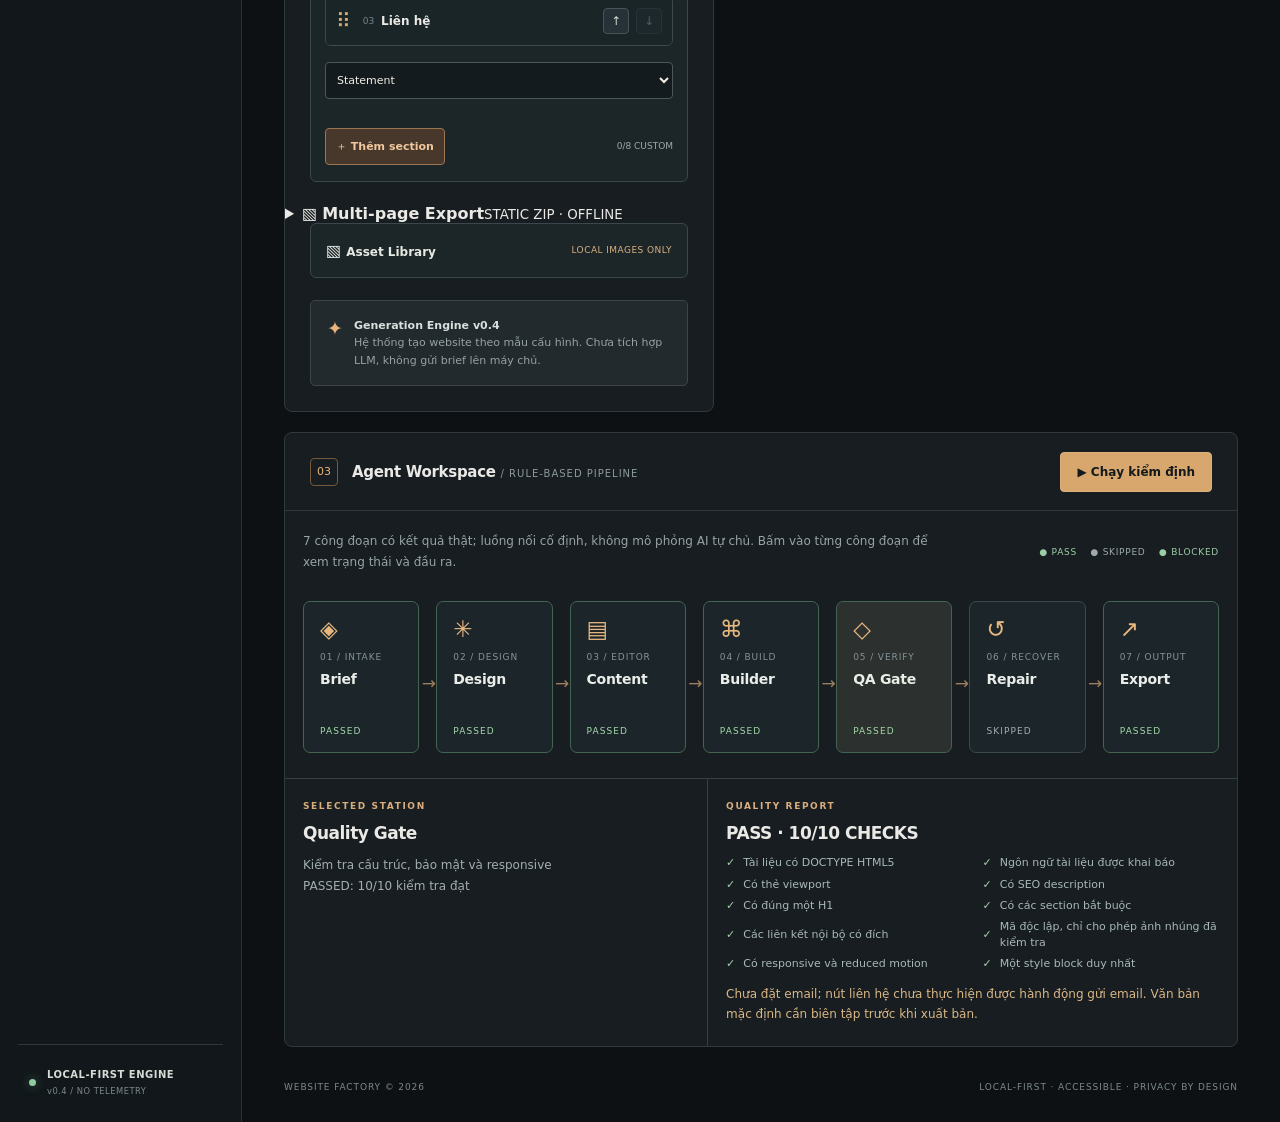
==== commit 67479d7e: "feat(factory): expose motion settings, new blocks and static multi-page ZIP export" ====
--- a/website-factory/index.html
+++ b/website-factory/index.html
@@ -13,10 +13,10 @@
   <aside class="sidebar">
     <div class="logo"><span class="glyph">✳</span><span>WEBSITE<br><b>FACTORY</b></span></div>
     <p class="side-label">WORKSPACE / 01</p>
-    <div class="side-nav"><div class="active-nav">◈ <span>Studio Builder</span><small>ACTIVE</small></div><div>▧ <span>Design Library</span></div><div>◇ <span>Pipeline Stations</span><small>V0.3</small></div></div>
+    <div class="side-nav"><div class="active-nav">◈ <span>Studio Builder</span><small>ACTIVE</small></div><div>▧ <span>Design Library</span></div><div>◇ <span>Pipeline Stations</span><small>V0.4</small></div></div>
     <div class="history-title"><span>PROJECT LIBRARY</span><button type="button" id="new-project" title="Tạo dự án mới" aria-label="Tạo dự án mới">＋</button></div>
     <div id="project-list" class="project-list"><p class="empty">Chưa có dự án được lưu.</p></div>
-    <div class="sidebar-bottom"><i></i><span>LOCAL-FIRST ENGINE<small>v0.1 / NO TELEMETRY</small></span></div>
+    <div class="sidebar-bottom"><i></i><span>LOCAL-FIRST ENGINE<small>v0.4 / NO TELEMETRY</small></span></div>
   </aside>
   <div class="main">
     <header class="topbar"><div>WORKSPACE <span>/</span> STUDIO BUILDER <span>/</span> <b>EDITOR</b></div><div class="top-right"><span>● NO API KEY REQUIRED</span><strong>WF</strong></div></header>
@@ -46,6 +46,8 @@
             </div>
             <label for="layout">BỐ CỤC HERO</label>
             <select id="layout" name="layout"><option value="split">Split / Editorial</option><option value="centered">Centered / Statement</option></select>
+            <label for="motion">ANIMATION</label>
+            <select id="motion" name="motion"><option value="off">Off — không chuyển động</option><option value="subtle" selected>Subtle — mượt, tiết chế</option><option value="expressive">Expressive — chuyển động mạnh hơn</option></select>
             <label for="email">EMAIL LIÊN HỆ <span>(TÙY CHỌN)</span></label>
             <input id="email" name="email" type="email" maxlength="120" placeholder="hello@example.com">
             <button class="generate" type="submit"><span>✳ Tạo / cập nhật website</span><span>↗</span></button>
@@ -70,7 +72,16 @@
             <summary><span>▧ <strong>Section Builder</strong></span><small>DRAG · REORDER · EDIT</small></summary>
             <p class="editor-help">Kéo section để đổi vị trí; trên điện thoại dùng phím ↑ ↓. Các section chính giữ lại để liên kết menu không bị gãy. Bạn có thể thêm/xóa section tùy biến.</p>
             <ol id="section-list" class="section-list" aria-label="Thứ tự các section"></ol>
-            <div class="layout-add"><select id="add-section-type" aria-label="Loại section mới"><option value="statement">Statement</option><option value="quote">Trích dẫn</option><option value="gallery">Gallery</option></select><button type="button" id="add-section">＋ Thêm section</button><small id="layout-counter">0/8 CUSTOM</small></div>
+            <div class="layout-add"><select id="add-section-type" aria-label="Loại section mới"><option value="statement">Statement</option><option value="quote">Trích dẫn</option><option value="gallery">Gallery</option><option value="faq">FAQ / Hỏi đáp</option><option value="pricing">Pricing / Bảng giá</option><option value="team">Team / Đội ngũ</option></select><button type="button" id="add-section">＋ Thêm section</button><small id="layout-counter">0/8 CUSTOM</small></div>
+          </details>
+          <details class="bundle-settings" id="bundle-settings">
+            <summary><span>▧ <strong>Multi-page Export</strong></span><small>STATIC ZIP · OFFLINE</small></summary>
+            <p class="editor-help">Chọn các trang phụ cần tạo. Trang chính vẫn giữ tất cả section và liên kết nội bộ; những trang dưới đây có nội dung và cấu trúc HTML riêng.</p>
+            <div class="pages-options" id="pages-options">
+              <label><input type="checkbox" data-page="about"> Giới thiệu <small>about.html</small></label>
+              <label><input type="checkbox" data-page="services"> Dịch vụ <small>services.html</small></label>
+              <label><input type="checkbox" data-page="contact"> Liên hệ <small>contact.html</small></label>
+            </div>
           </details>
           <details class="asset-library" id="asset-library">
             <summary><span>▧ <strong>Asset Library</strong></span><small>LOCAL IMAGES ONLY</small></summary>
@@ -80,7 +91,7 @@
             <div class="asset-actions"><button id="image-upload-button" type="button">＋ Thêm ảnh từ máy</button><input id="image-upload" type="file" accept="image/png,image/jpeg,image/webp" hidden><small id="asset-counter">0/5 IMAGES</small></div>
             <p class="asset-note">Ảnh nhúng làm HTML lớn hơn; mỗi ảnh gốc tối đa 2 MB, thư viện tối đa 5 ảnh. Hãy sử dụng ảnh bạn có quyền khai thác.</p>
           </details>
-          <div class="notice"><span>✦</span><p><b>Generation Engine v0.3</b><br>Hệ thống tạo website theo mẫu cấu hình. Chưa tích hợp LLM, không gửi brief lên máy chủ.</p></div>
+          <div class="notice"><span>✦</span><p><b>Generation Engine v0.4</b><br>Hệ thống tạo website theo mẫu cấu hình. Chưa tích hợp LLM, không gửi brief lên máy chủ.</p></div>
         </section>
         <section class="panel preview-panel" aria-labelledby="preview-title">
           <div class="panel-head"><div><span class="number">02</span><h2 id="preview-title">Live Preview</h2></div><span class="tag ready">● PREVIEW READY</span></div>
@@ -94,6 +105,7 @@
           <div class="preview-bottom"><span class="preview-status"><i></i><span id="status" role="status" aria-live="polite">Đã tạo trang mẫu</span></span><span>RESPONSIVE · STATIC HTML</span></div>
           <div class="actions">
             <button id="export-html" type="button" class="export">↓ Xuất HTML</button>
+            <button id="export-zip" type="button" class="export">↓ Website ZIP</button>
             <button id="copy-html" type="button" class="outline">⧉ Sao chép mã</button>
             <button id="save-project" type="button" class="outline">⌑ Lưu dự án</button>
             <button id="export-json" type="button" class="outline">↓ Backup JSON</button>
--- a/website-factory/studio.css
+++ b/website-factory/studio.css
@@ -15,3 +15,41 @@
 .orchestration{margin-top:20px}.graph-subtitle{font-size:10px;font-weight:500;color:#8d9a9d;letter-spacing:.1em}.run-pipeline{border:1px solid #dab17c;background:#d7a76d;border-radius:4px;padding:12px 16px;color:#14191b;font-size:12px;font-weight:800}.run-pipeline:hover{background:#f0c58e}.graph-intro{display:flex;justify-content:space-between;align-items:center;gap:24px;padding:20px 26px 4px}.graph-intro p{font-size:12px;line-height:1.7;color:#97a4a4;max-width:650px;margin:0}.graph-legend{font-size:9px;letter-spacing:.08em;color:#9ccea6;white-space:nowrap}.graph-legend span{color:#9eaab0;margin:0 10px}.graph-scroll{padding:31px 26px 25px;overflow-x:auto}.graph-nodes{display:grid;grid-template-columns:repeat(7,minmax(112px,1fr));gap:17px;min-width:850px}.graph-node{position:relative;display:flex;flex-direction:column;align-items:flex-start;min-height:152px;text-align:left;border:1px solid #3b494d;border-radius:7px;padding:16px;background:#1c262a;color:#ebeee8;transition:border-color .2s,background .2s}.graph-node:not(:last-child):after{content:"→";position:absolute;left:calc(100% + 2px);top:47%;width:17px;text-align:center;color:#9e7e5d;font-size:17px;font-weight:400;pointer-events:none}.graph-node.is-selected{border-color:#e4b47a;background:#2c302e}.agent-glyph{font-size:23px;color:#e8b780;line-height:1}.graph-node small{color:#859498;font-size:9px;letter-spacing:.1em;margin-top:11px}.graph-node strong{font-size:14px;margin:9px 0 10px;letter-spacing:-.02em}.node-state{font-size:9px;letter-spacing:.12em;color:#909da0;margin-top:auto}.graph-node[data-state="passed"] .node-state{color:#a3d9aa}.graph-node[data-state="failed"] .node-state,.graph-node[data-state="blocked"] .node-state{color:#e99b88}.graph-node[data-state="skipped"] .node-state{color:#a4adb2}.graph-node[data-state="passed"]{border-color:#426451}.graph-node[data-state="failed"],.graph-node[data-state="blocked"]{border-color:#8a554e}.pipeline-report{display:grid;grid-template-columns:1fr 1.25fr;border-top:1px solid #344045}.agent-inspector,.qa-inspector{padding:24px 26px;min-width:0}.agent-inspector{border-right:1px solid #344045}.report-label{font-size:9px;color:#d9ad7c;font-weight:750;letter-spacing:.18em}.pipeline-report h3{font-size:17px;margin:12px 0;letter-spacing:-.03em}.agent-inspector p,.qa-inspector p{font-size:12px;line-height:1.7;color:#a2aeb0;white-space:pre-wrap}.qa-inspector ul{padding:0;margin:12px 0;display:grid;grid-template-columns:1fr 1fr;gap:6px 20px;list-style:none}.qa-inspector li{font-size:11px;color:#a8b8b9;display:flex;gap:8px;align-items:center;line-height:1.4}.qa-inspector li.ok:before{content:"✓";color:#a4d2ab}.qa-inspector li.fail:before{content:"×";color:#e69685}.qa-warning{margin-bottom:0;color:#dab786!important}
 @media(max-width:1300px){.graph-nodes{min-width:835px}.graph-scroll{padding:25px 18px}.graph-intro{padding-inline:18px}.agent-inspector,.qa-inspector{padding:22px 18px}}
 @media(max-width:760px){.graph-intro{display:block}.graph-legend{display:block;margin-top:13px}.pipeline-report{grid-template-columns:1fr}.agent-inspector{border-right:0;border-bottom:1px solid #344045}.qa-inspector ul{grid-template-columns:1fr}.graph-scroll{padding:20px 16px}.content-editor{margin-inline:18px}}
+
+
+/* v0.3 — sortable layout and local asset manager */
+.section-builder,.asset-library{margin:0 25px 22px;border:1px solid #3a484b;border-radius:6px;background:#1c2528;overflow:hidden}
+.section-builder>summary,.asset-library>summary{list-style:none;display:flex;justify-content:space-between;gap:10px;align-items:center;padding:17px 15px;cursor:pointer;color:#e6e9e2}
+.section-builder>summary::-webkit-details-marker,.asset-library>summary::-webkit-details-marker{display:none}
+.section-builder>summary strong,.asset-library>summary strong{font-size:12px;font-weight:700}
+.section-builder>summary small,.asset-library>summary small{font-size:9px;color:#d8af81;letter-spacing:.05em}
+.section-builder[open]>summary,.asset-library[open]>summary{border-bottom:1px solid #374448}
+.section-list{margin:0;padding:0 14px;display:grid;gap:8px;list-style:none}
+.layout-item{border:1px solid #3c4b4e;border-radius:6px;background:#131c20;min-width:0;overflow:hidden}
+.layout-item[draggable]{cursor:grab}.layout-item:active{cursor:grabbing}
+.layout-item-header{display:flex;align-items:center;gap:7px;padding:11px 10px}
+.drag-handle{font-size:20px;color:#d8a874;padding-right:5px}
+.layout-item-header strong{font-size:12px;font-weight:650;flex:1;min-width:0}
+.layout-order{color:#77868a;font-size:9px}
+.layout-move,.layout-delete{border:1px solid #465458;border-radius:4px;background:#263237;color:#cdd9d5;min-width:26px;min-height:26px;font-size:12px}
+.layout-delete{color:#edb0a6}.layout-move:disabled{opacity:.3;cursor:default}
+.layout-fixed .layout-item-header{background:#1a2528}
+.layout-fields{border-top:1px solid #354246;padding:13px 11px 2px;display:flex;flex-direction:column}
+.layout-field-label{color:#9cacab;font-size:9px;letter-spacing:.12em;margin-bottom:7px}
+.layout-input{background:#0c1417!important;color:#f3f0e9!important;border:1px solid #3e5053!important;border-radius:4px!important;min-height:39px!important;margin-bottom:13px!important;padding:9px 10px!important;width:100%;font-size:12px;resize:vertical}
+.layout-add,.asset-actions{display:flex;align-items:center;gap:8px;flex-wrap:wrap;padding:16px 14px}
+.layout-add select,.asset-controls select{min-height:37px;border:1px solid #48585b;background:#131b1f;color:#f0ede4;border-radius:4px;font-size:11px;padding:7px}
+.layout-add button,.asset-actions button{border:1px solid #9b7652;background:#47382b;color:#f1c89e;border-radius:4px;padding:10px;font-size:11px;font-weight:700}
+.layout-add button:disabled,.asset-actions button:disabled{opacity:.4;cursor:not-allowed}
+.layout-add small,.asset-actions small{font-size:9px;color:#9da9a6;margin-left:auto}
+.asset-controls{display:grid;gap:8px;padding:0 14px 15px}
+.asset-controls label{color:#b0bcba;font-size:10px;font-weight:750;letter-spacing:.12em}
+.asset-list{display:grid;gap:9px;padding:0 14px}
+.asset-item{display:flex;align-items:center;gap:10px;border:1px solid #3b4b4e;padding:10px;background:#141d20;border-radius:5px}
+.asset-thumb{width:54px;height:54px;object-fit:cover;border-radius:4px;border:1px solid #415054;flex-shrink:0}
+.asset-info{display:grid;gap:6px;min-width:0;flex:1}
+.asset-info strong{font-size:11px;font-weight:650;white-space:nowrap;overflow:hidden;text-overflow:ellipsis}
+.asset-info label{font-size:9px;color:#8ca09e}
+.asset-alt{width:100%;min-width:0;padding:7px!important;margin:0!important;background:#0d1518!important;color:#ddd!important;border:1px solid #425256!important;border-radius:4px!important;font-size:11px!important}
+.asset-note{padding:0 14px 12px;color:#8f9e9f;font-size:10px;line-height:1.6}
+@media(max-width:760px){.section-builder,.asset-library{margin-left:18px;margin-right:18px}.layout-add{align-items:stretch}.layout-add small,.asset-actions small{margin-left:0}.section-builder>summary small,.asset-library>summary small{font-size:8px}}
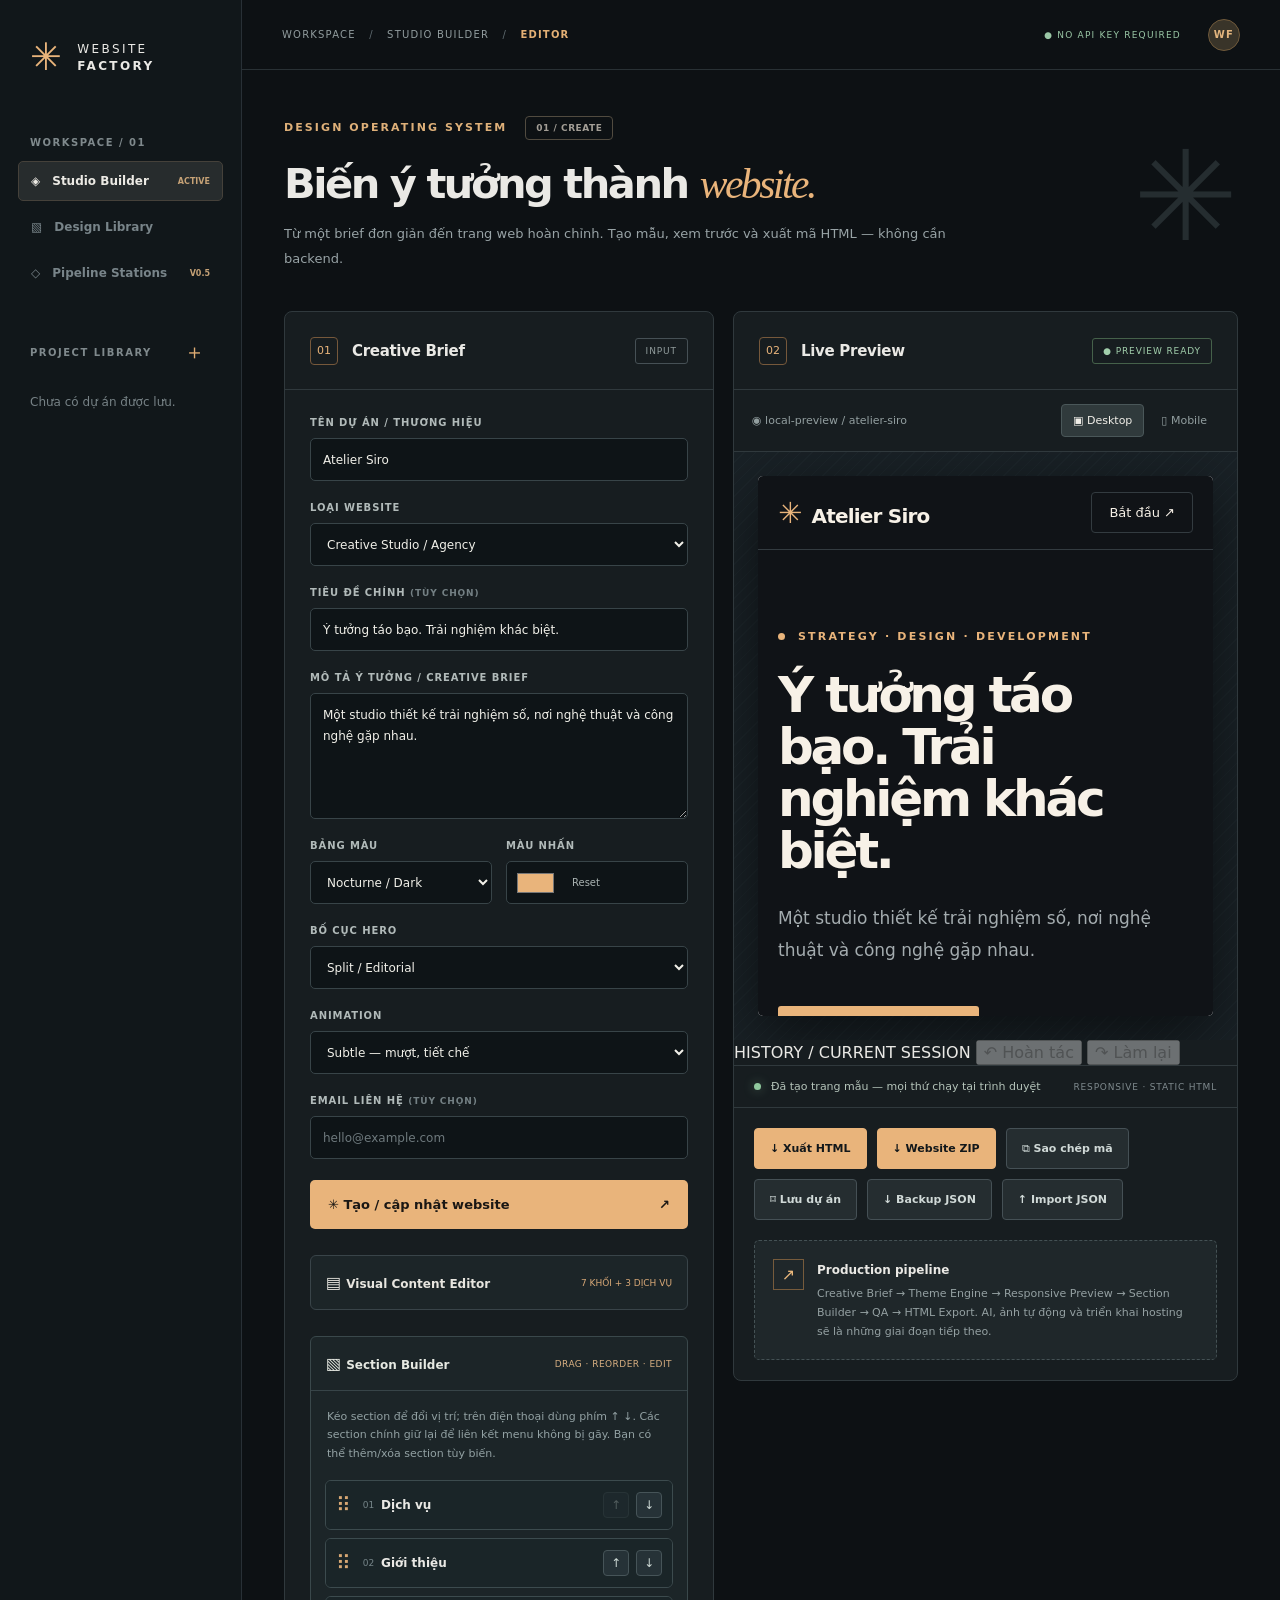
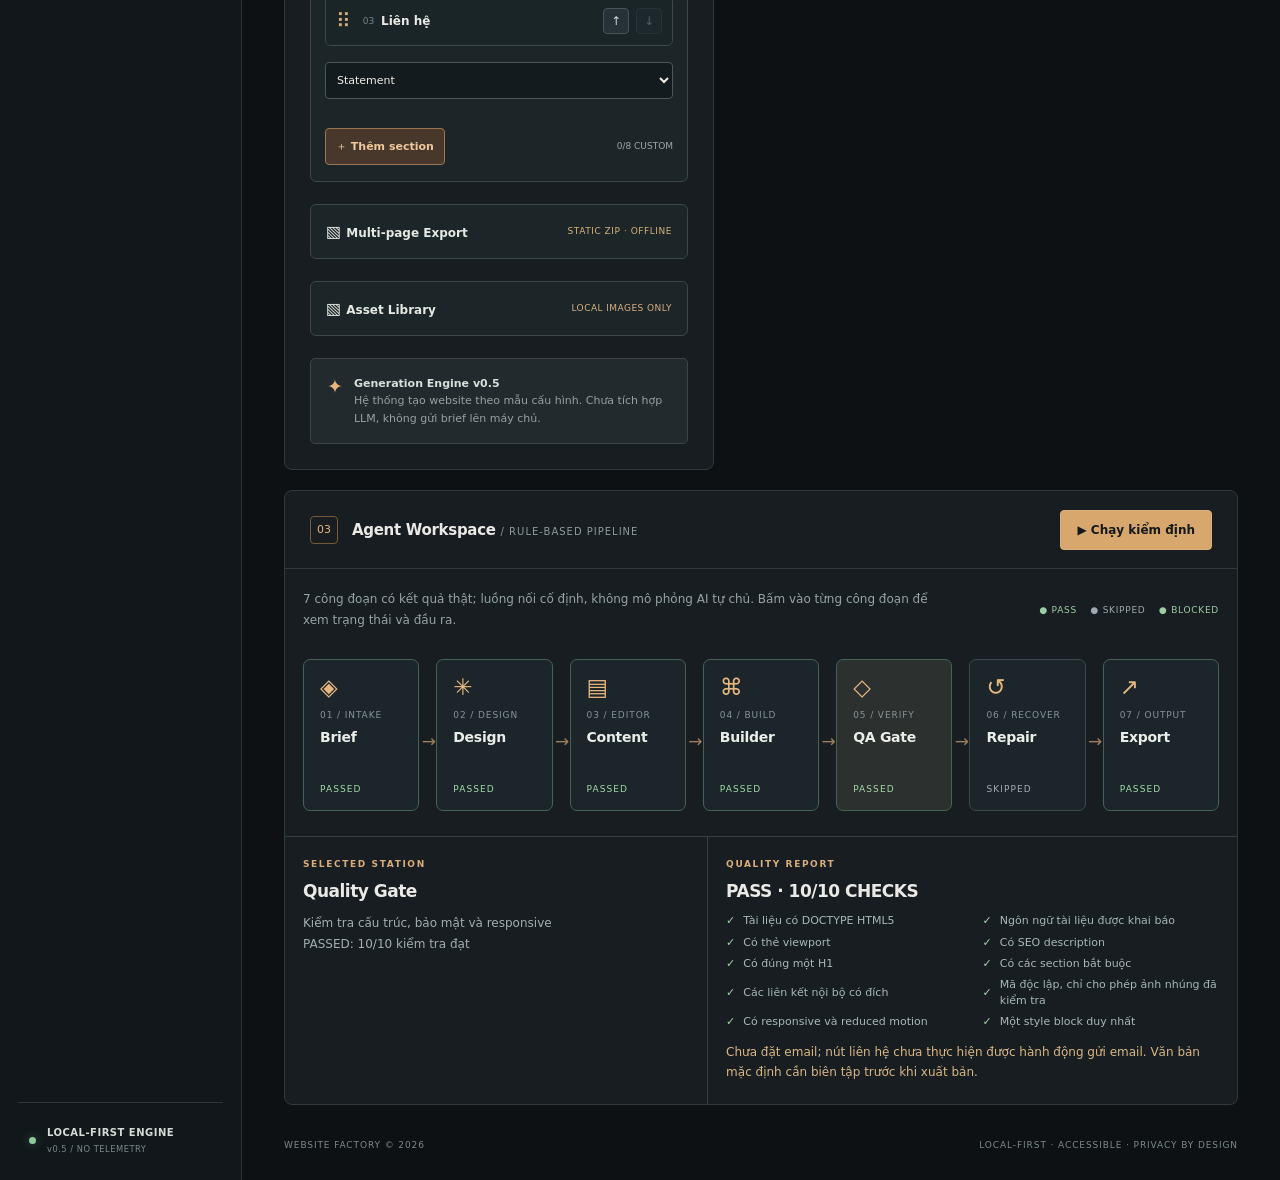
==== commit dbddd455: "ui(factory): add visible undo/redo controls for editing session" ====
--- a/website-factory/index.html
+++ b/website-factory/index.html
@@ -13,10 +13,10 @@
   <aside class="sidebar">
     <div class="logo"><span class="glyph">✳</span><span>WEBSITE<br><b>FACTORY</b></span></div>
     <p class="side-label">WORKSPACE / 01</p>
-    <div class="side-nav"><div class="active-nav">◈ <span>Studio Builder</span><small>ACTIVE</small></div><div>▧ <span>Design Library</span></div><div>◇ <span>Pipeline Stations</span><small>V0.4</small></div></div>
+    <div class="side-nav"><div class="active-nav">◈ <span>Studio Builder</span><small>ACTIVE</small></div><div>▧ <span>Design Library</span></div><div>◇ <span>Pipeline Stations</span><small>V0.5</small></div></div>
     <div class="history-title"><span>PROJECT LIBRARY</span><button type="button" id="new-project" title="Tạo dự án mới" aria-label="Tạo dự án mới">＋</button></div>
     <div id="project-list" class="project-list"><p class="empty">Chưa có dự án được lưu.</p></div>
-    <div class="sidebar-bottom"><i></i><span>LOCAL-FIRST ENGINE<small>v0.4 / NO TELEMETRY</small></span></div>
+    <div class="sidebar-bottom"><i></i><span>LOCAL-FIRST ENGINE<small>v0.5 / NO TELEMETRY</small></span></div>
   </aside>
   <div class="main">
     <header class="topbar"><div>WORKSPACE <span>/</span> STUDIO BUILDER <span>/</span> <b>EDITOR</b></div><div class="top-right"><span>● NO API KEY REQUIRED</span><strong>WF</strong></div></header>
@@ -91,7 +91,7 @@
             <div class="asset-actions"><button id="image-upload-button" type="button">＋ Thêm ảnh từ máy</button><input id="image-upload" type="file" accept="image/png,image/jpeg,image/webp" hidden><small id="asset-counter">0/5 IMAGES</small></div>
             <p class="asset-note">Ảnh nhúng làm HTML lớn hơn; mỗi ảnh gốc tối đa 2 MB, thư viện tối đa 5 ảnh. Hãy sử dụng ảnh bạn có quyền khai thác.</p>
           </details>
-          <div class="notice"><span>✦</span><p><b>Generation Engine v0.4</b><br>Hệ thống tạo website theo mẫu cấu hình. Chưa tích hợp LLM, không gửi brief lên máy chủ.</p></div>
+          <div class="notice"><span>✦</span><p><b>Generation Engine v0.5</b><br>Hệ thống tạo website theo mẫu cấu hình. Chưa tích hợp LLM, không gửi brief lên máy chủ.</p></div>
         </section>
         <section class="panel preview-panel" aria-labelledby="preview-title">
           <div class="panel-head"><div><span class="number">02</span><h2 id="preview-title">Live Preview</h2></div><span class="tag ready">● PREVIEW READY</span></div>
@@ -102,6 +102,11 @@
             </div>
           </div>
           <div id="preview-stage" class="preview-stage"><iframe title="Bản xem trước website đã tạo" id="preview-frame" sandbox="" loading="eager"></iframe></div>
+          <div class="edit-history" role="group" aria-label="Lịch sử chỉnh sửa">
+            <span>HISTORY / CURRENT SESSION</span>
+            <button id="undo-edit" type="button" disabled title="Hoàn tác lần chỉnh sửa gần nhất">↶ Hoàn tác</button>
+            <button id="redo-edit" type="button" disabled title="Làm lại thao tác đã hoàn tác">↷ Làm lại</button>
+          </div>
           <div class="preview-bottom"><span class="preview-status"><i></i><span id="status" role="status" aria-live="polite">Đã tạo trang mẫu</span></span><span>RESPONSIVE · STATIC HTML</span></div>
           <div class="actions">
             <button id="export-html" type="button" class="export">↓ Xuất HTML</button>
--- a/website-factory/studio.css
+++ b/website-factory/studio.css
@@ -53,3 +53,18 @@
 .asset-alt{width:100%;min-width:0;padding:7px!important;margin:0!important;background:#0d1518!important;color:#ddd!important;border:1px solid #425256!important;border-radius:4px!important;font-size:11px!important}
 .asset-note{padding:0 14px 12px;color:#8f9e9f;font-size:10px;line-height:1.6}
 @media(max-width:760px){.section-builder,.asset-library{margin-left:18px;margin-right:18px}.layout-add{align-items:stretch}.layout-add small,.asset-actions small{margin-left:0}.section-builder>summary small,.asset-library>summary small{font-size:8px}}
+
+
+/* V0.4: multi-page build controls */
+.bundle-settings{margin:0 25px 22px;border:1px solid #3a484b;border-radius:6px;background:#1c2528;overflow:hidden}
+.bundle-settings>summary{list-style:none;cursor:pointer;display:flex;justify-content:space-between;align-items:center;gap:9px;padding:17px 15px;color:#e6e9e2}
+.bundle-settings>summary::-webkit-details-marker{display:none}
+.bundle-settings>summary strong{font-size:12px}
+.bundle-settings>summary small{font-size:9px;letter-spacing:.06em;color:#dab27a}
+.bundle-settings[open]>summary{border-bottom:1px solid #374448}
+.pages-options{padding:0 16px 18px;display:grid;gap:10px}
+.pages-options label{display:flex;align-items:center;gap:10px;padding:11px;background:#121b1e;border:1px solid #344146;border-radius:4px;color:#d7e0dc;font-size:12px;cursor:pointer}
+.pages-options input{accent-color:#e9b47b;cursor:pointer}
+.pages-options small{margin-left:auto;color:#92a09e;font-size:10px}
+.actions button:disabled{opacity:.4;cursor:not-allowed}
+@media(max-width:760px){.bundle-settings{margin-left:18px;margin-right:18px}}
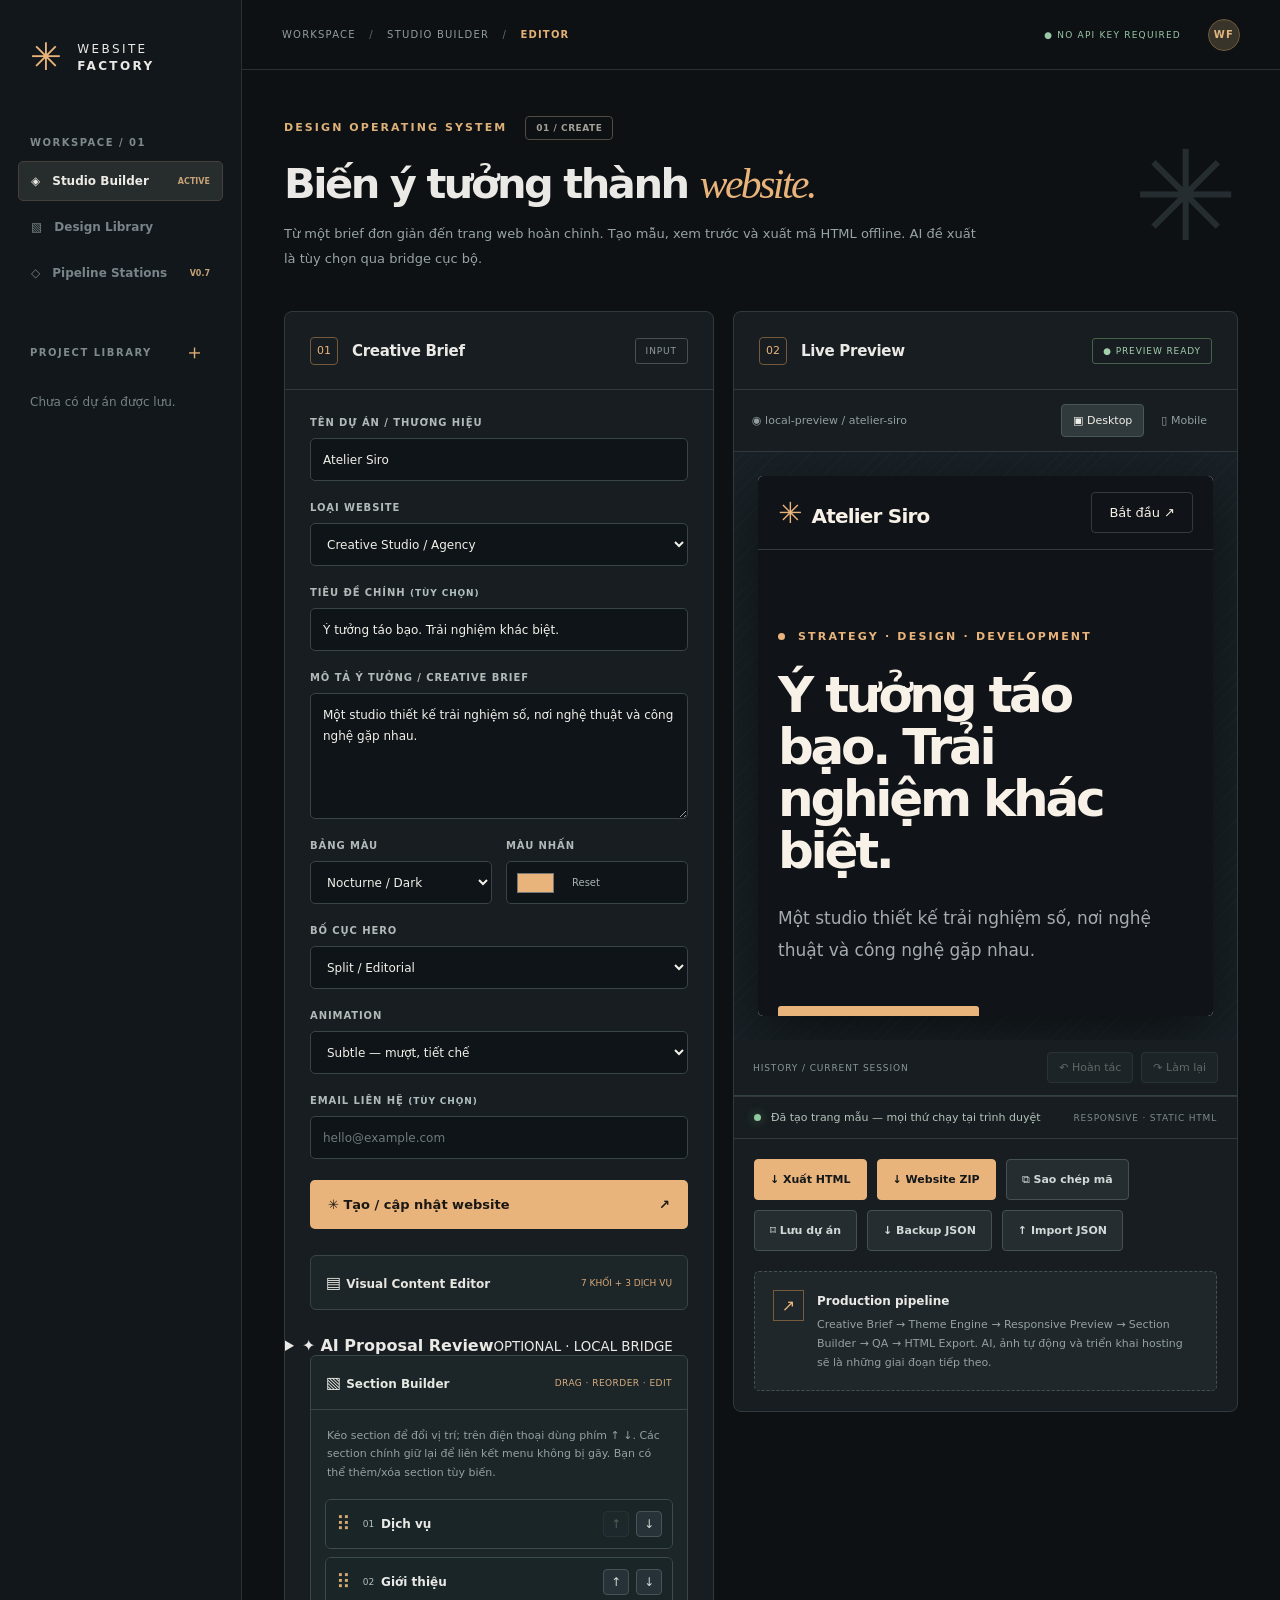
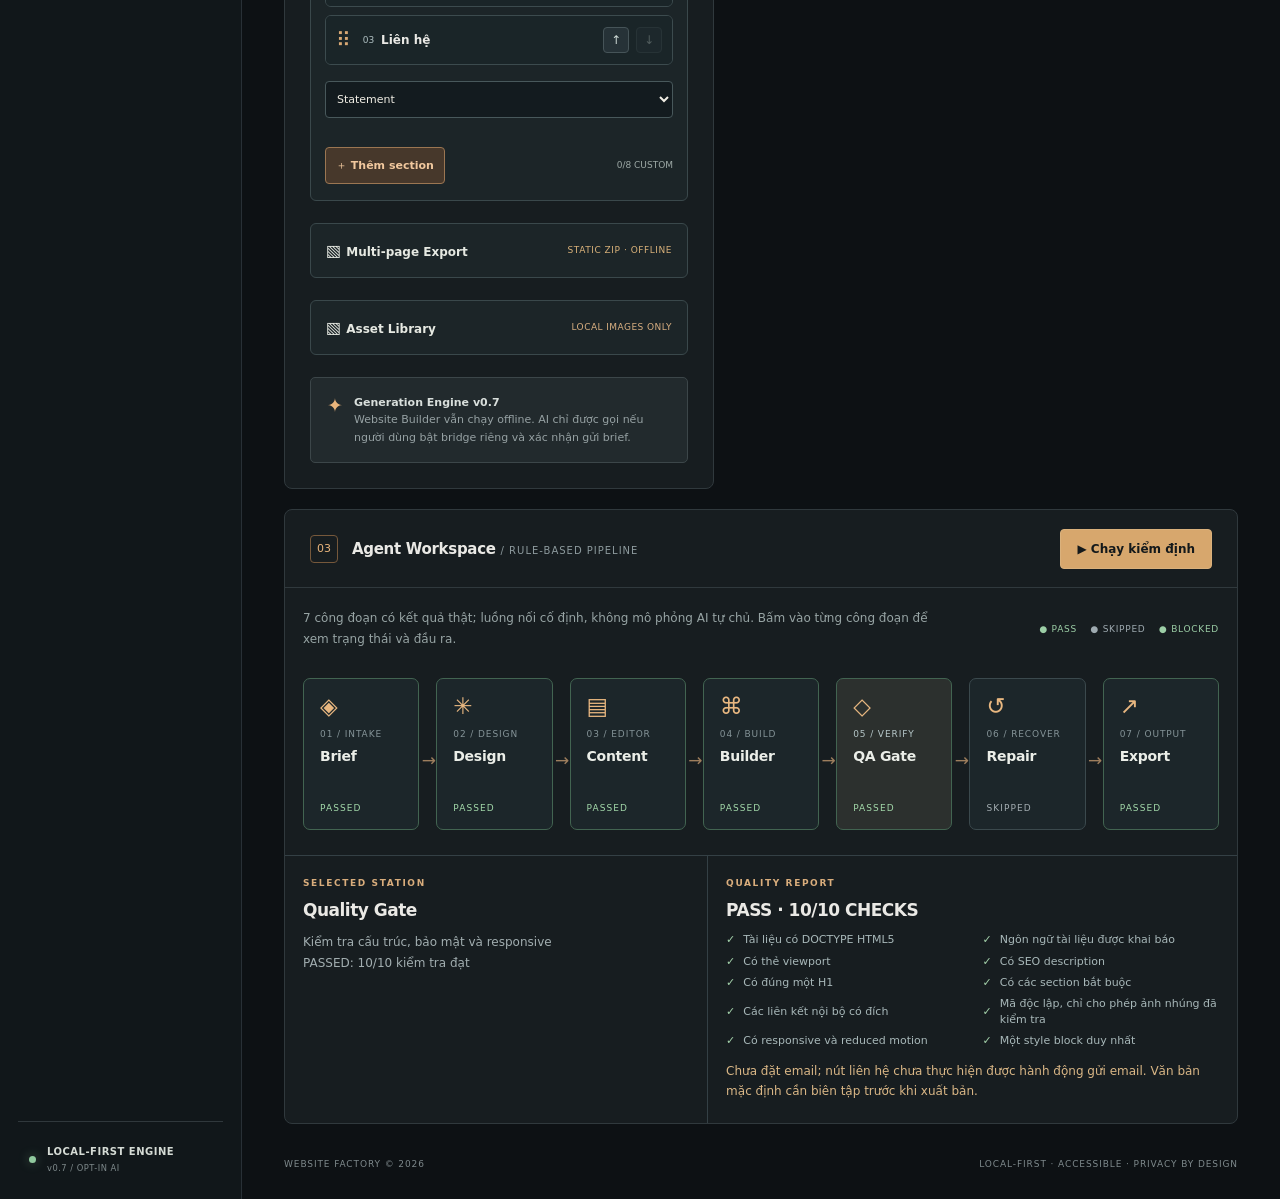
==== commit adf2b432: "feat(factory): add opt-in AI panel with explicit consent and review-before-apply" ====
--- a/website-factory/index.html
+++ b/website-factory/index.html
@@ -13,10 +13,10 @@
   <aside class="sidebar">
     <div class="logo"><span class="glyph">✳</span><span>WEBSITE<br><b>FACTORY</b></span></div>
     <p class="side-label">WORKSPACE / 01</p>
-    <div class="side-nav"><div class="active-nav">◈ <span>Studio Builder</span><small>ACTIVE</small></div><div>▧ <span>Design Library</span></div><div>◇ <span>Pipeline Stations</span><small>V0.5</small></div></div>
+    <div class="side-nav"><div class="active-nav">◈ <span>Studio Builder</span><small>ACTIVE</small></div><div>▧ <span>Design Library</span></div><div>◇ <span>Pipeline Stations</span><small>V0.7</small></div></div>
     <div class="history-title"><span>PROJECT LIBRARY</span><button type="button" id="new-project" title="Tạo dự án mới" aria-label="Tạo dự án mới">＋</button></div>
     <div id="project-list" class="project-list"><p class="empty">Chưa có dự án được lưu.</p></div>
-    <div class="sidebar-bottom"><i></i><span>LOCAL-FIRST ENGINE<small>v0.5 / NO TELEMETRY</small></span></div>
+    <div class="sidebar-bottom"><i></i><span>LOCAL-FIRST ENGINE<small>v0.7 / OPT-IN AI</small></span></div>
   </aside>
   <div class="main">
     <header class="topbar"><div>WORKSPACE <span>/</span> STUDIO BUILDER <span>/</span> <b>EDITOR</b></div><div class="top-right"><span>● NO API KEY REQUIRED</span><strong>WF</strong></div></header>
@@ -24,7 +24,7 @@
       <div class="intro">
         <div><div class="overline">DESIGN OPERATING SYSTEM <span class="step">01 / CREATE</span></div>
           <h1>Biến ý tưởng thành <em>website.</em></h1>
-          <p>Từ một brief đơn giản đến trang web hoàn chỉnh. Tạo mẫu, xem trước và xuất mã HTML — không cần backend.</p>
+          <p>Từ một brief đơn giản đến trang web hoàn chỉnh. Tạo mẫu, xem trước và xuất mã HTML offline. AI đề xuất là tùy chọn qua bridge cục bộ.</p>
         </div><span aria-hidden="true" class="intro-glyph">✳</span>
       </div>
       <main class="panels">
@@ -68,6 +68,19 @@
             </div>
             <button type="button" class="reset-editor" id="reset-content">↺ Khôi phục nội dung theo mẫu ngành</button>
           </details>
+          <details class="ai-workspace" id="ai-workspace">
+            <summary><span>✦ <strong>AI Proposal Review</strong></span><small>OPTIONAL · LOCAL BRIDGE</small></summary>
+            <p class="editor-help">AI chỉ đề xuất nội dung và theme, không tự thay đổi website. Cần chạy AI bridge trên máy và cấu hình nhà cung cấp riêng. Không nhập API key trong trang này.</p>
+            <p id="ai-state" role="status" aria-live="polite" class="ai-status">Đang kiểm tra AI bridge…</p>
+            <label class="ai-consent"><input type="checkbox" id="ai-consent"> <span>Tôi đồng ý gửi <b>tên thương hiệu, brief, loại website, tiêu đề và lựa chọn giao diện</b> tới mô hình đã cấu hình. Không gửi ảnh, email hoặc dữ liệu dự án đã lưu.</span></label>
+            <button type="button" id="ai-request" class="ai-request" disabled>✦ Đề xuất bằng AI</button>
+            <section id="ai-review" class="ai-review" aria-label="Xem trước đề xuất từ AI" hidden>
+              <h3>So sánh đề xuất và bản hiện tại</h3>
+              <p class="editor-help">Chỉ những trường được phép mới xuất hiện. Hãy rà soát mọi tuyên bố do AI viết trước khi chấp nhận.</p>
+              <div id="ai-diff" class="ai-diff"></div>
+              <div class="ai-actions"><button id="ai-apply" type="button" disabled>✓ Chấp nhận đề xuất</button><button id="ai-discard" type="button">Bỏ đề xuất</button></div>
+            </section>
+          </details>
           <details class="section-builder" id="section-builder" open>
             <summary><span>▧ <strong>Section Builder</strong></span><small>DRAG · REORDER · EDIT</small></summary>
             <p class="editor-help">Kéo section để đổi vị trí; trên điện thoại dùng phím ↑ ↓. Các section chính giữ lại để liên kết menu không bị gãy. Bạn có thể thêm/xóa section tùy biến.</p>
@@ -91,7 +104,7 @@
             <div class="asset-actions"><button id="image-upload-button" type="button">＋ Thêm ảnh từ máy</button><input id="image-upload" type="file" accept="image/png,image/jpeg,image/webp" hidden><small id="asset-counter">0/5 IMAGES</small></div>
             <p class="asset-note">Ảnh nhúng làm HTML lớn hơn; mỗi ảnh gốc tối đa 2 MB, thư viện tối đa 5 ảnh. Hãy sử dụng ảnh bạn có quyền khai thác.</p>
           </details>
-          <div class="notice"><span>✦</span><p><b>Generation Engine v0.5</b><br>Hệ thống tạo website theo mẫu cấu hình. Chưa tích hợp LLM, không gửi brief lên máy chủ.</p></div>
+          <div class="notice"><span>✦</span><p><b>Generation Engine v0.7</b><br>Website Builder vẫn chạy offline. AI chỉ được gọi nếu người dùng bật bridge riêng và xác nhận gửi brief.</p></div>
         </section>
         <section class="panel preview-panel" aria-labelledby="preview-title">
           <div class="panel-head"><div><span class="number">02</span><h2 id="preview-title">Live Preview</h2></div><span class="tag ready">● PREVIEW READY</span></div>
--- a/website-factory/studio.css
+++ b/website-factory/studio.css
@@ -68,3 +68,19 @@
 .pages-options small{margin-left:auto;color:#92a09e;font-size:10px}
 .actions button:disabled{opacity:.4;cursor:not-allowed}
 @media(max-width:760px){.bundle-settings{margin-left:18px;margin-right:18px}}
+
+
+/* V0.5 — unobtrusive undo/redo */
+.edit-history{display:flex;align-items:center;justify-content:flex-end;flex-wrap:wrap;gap:8px;padding:12px 19px;border-bottom:1px solid #324044}
+.edit-history span{color:#879799;letter-spacing:.1em;font-size:9px;margin-right:auto}
+.edit-history button{border:1px solid #4a595b;border-radius:4px;color:#e8e6e0;background:#263236;font-size:11px;padding:8px 11px}
+.edit-history button:hover:not(:disabled){background:#3a4749;border-color:#d5ad7f}
+.edit-history button:disabled{opacity:.36;cursor:not-allowed}
+@media(max-width:760px){.edit-history{padding:10px 13px}.edit-history span{flex-basis:100%}}
+
+/* V0.6 accessibility: targeted contrast fixes measured by Chromium axe-core.
+   Small labels are normal-weight text, so they must meet 4.5:1 on dark cards. */
+#builder-form label[for="headline"] span,
+#builder-form label[for="email"] span{color:#afc0c2}
+.layout-item-header .layout-order{color:#b1c1c3}
+.graph-node.is-selected small{color:#b7c8ca}
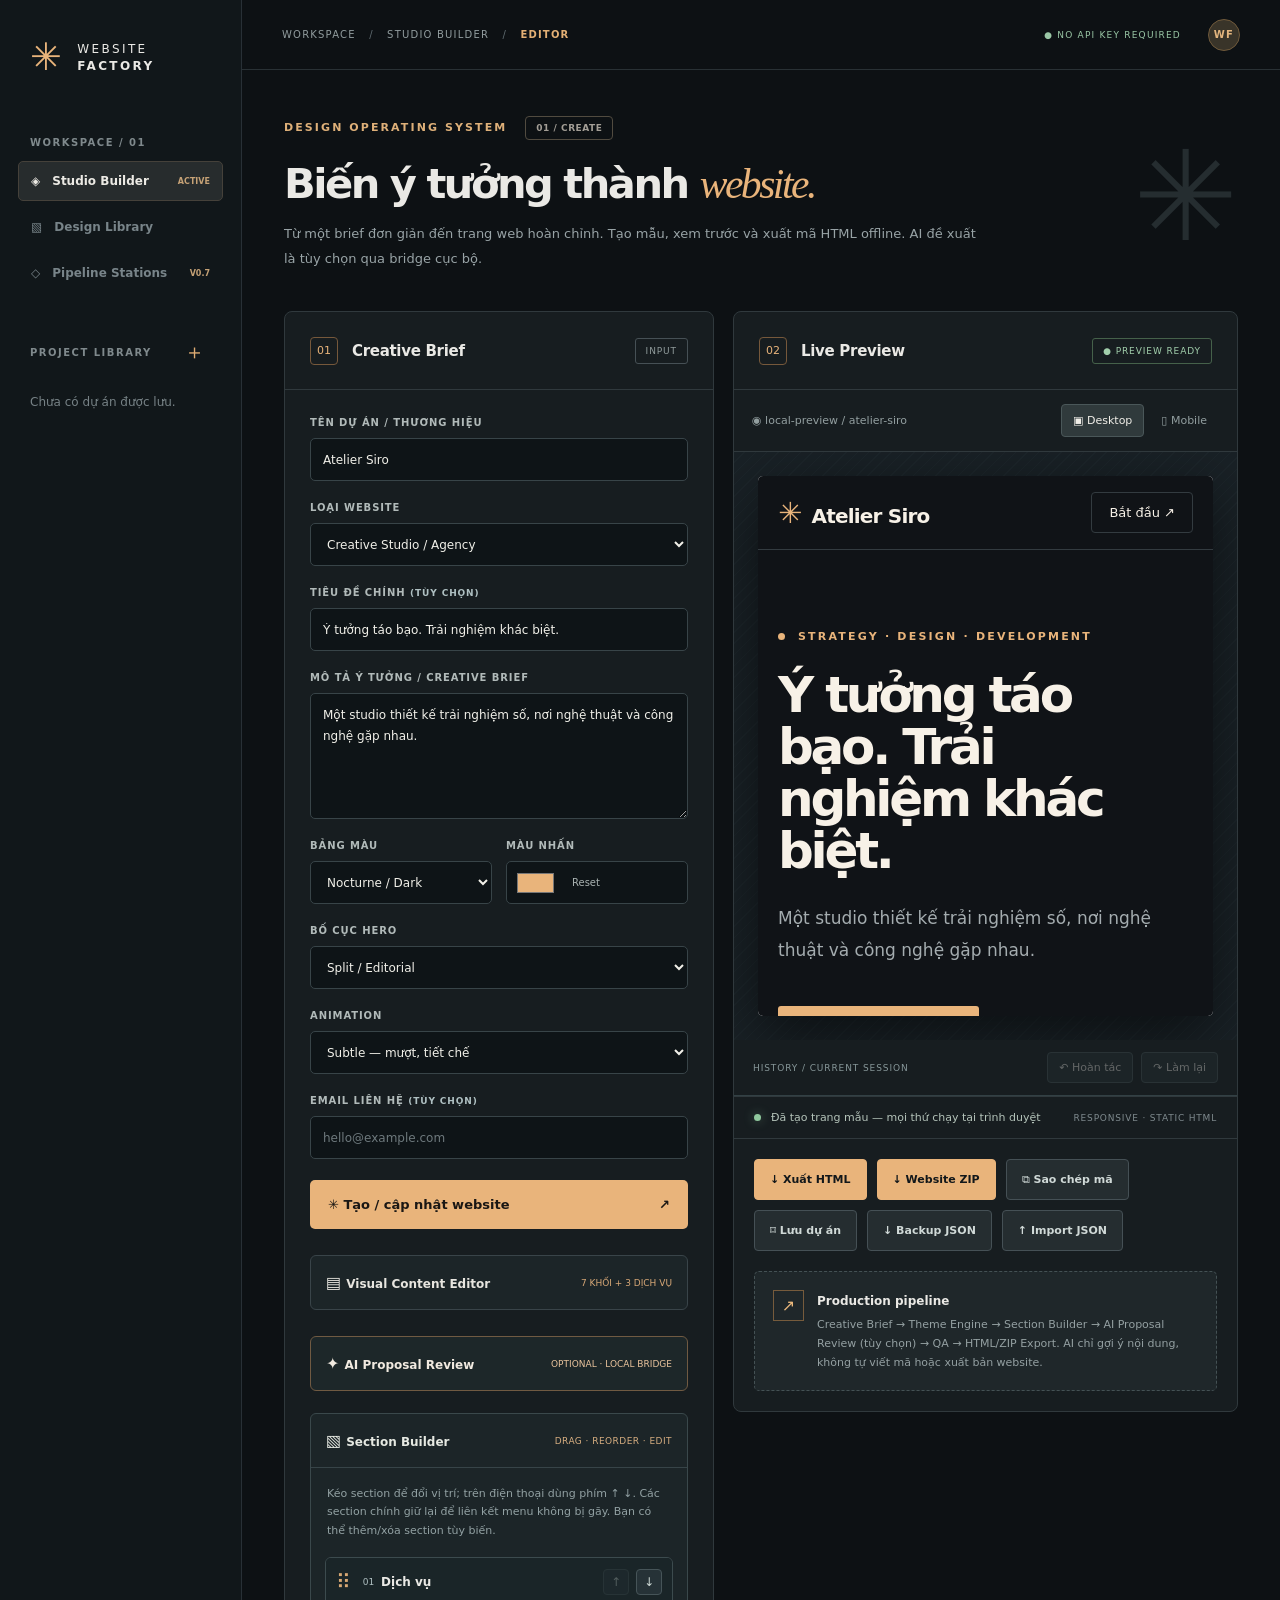
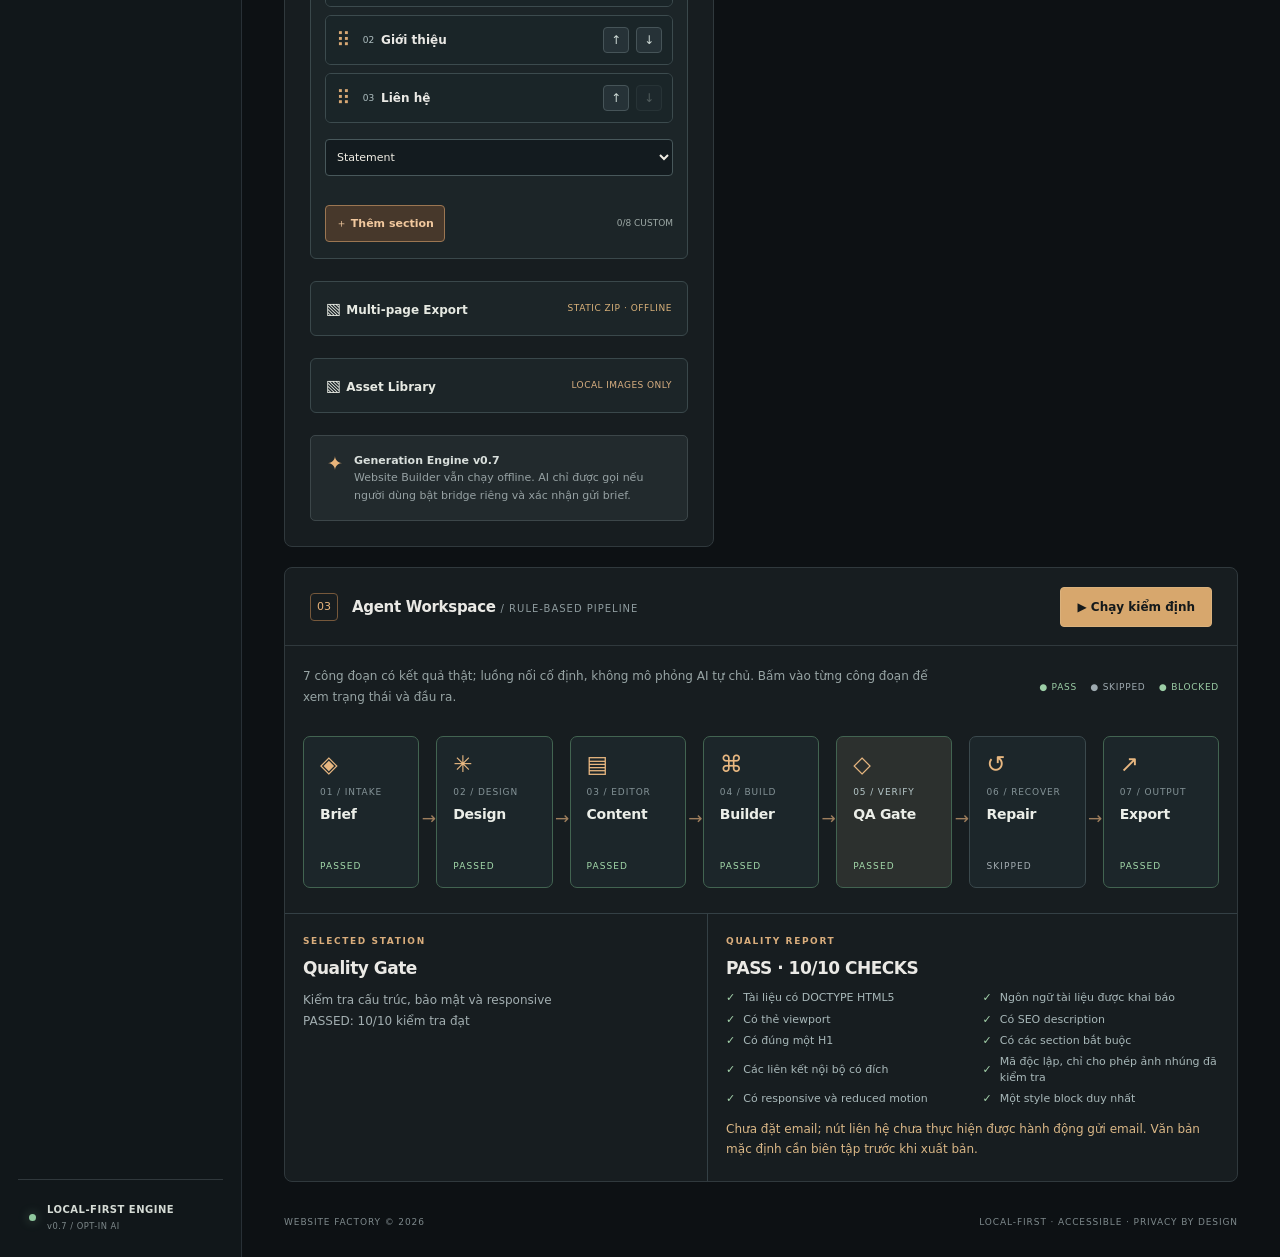
==== commit ab438f49: "docs(factory): accurately label opt-in AI review in production pipeline" ====
--- a/website-factory/index.html
+++ b/website-factory/index.html
@@ -130,7 +130,7 @@
             <button id="import-json-button" type="button" class="outline">↑ Import JSON</button>
             <input id="import-json-file" type="file" accept=".json,application/json" hidden aria-label="Chọn tệp JSON của Website Factory">
           </div>
-          <div class="pipeline"><span>↗</span><div><b>Production pipeline</b><p>Creative Brief → Theme Engine → Responsive Preview → Section Builder → QA → HTML Export. AI, ảnh tự động và triển khai hosting sẽ là những giai đoạn tiếp theo.</p></div></div>
+          <div class="pipeline"><span>↗</span><div><b>Production pipeline</b><p>Creative Brief → Theme Engine → Section Builder → AI Proposal Review (tùy chọn) → QA → HTML/ZIP Export. AI chỉ gợi ý nội dung, không tự viết mã hoặc xuất bản website.</p></div></div>
         </section>
       </main>
       <section class="orchestration panel" aria-labelledby="graph-title">
--- a/website-factory/studio.css
+++ b/website-factory/studio.css
@@ -84,3 +84,32 @@
 #builder-form label[for="email"] span{color:#afc0c2}
 .layout-item-header .layout-order{color:#b1c1c3}
 .graph-node.is-selected small{color:#b7c8ca}
+
+
+/* V0.7: opt-in AI proposal review; never a code runner */
+.ai-workspace{margin:0 25px 22px;border:1px solid #705a42;border-radius:6px;background:#1d2729;overflow:hidden}
+.ai-workspace>summary{list-style:none;cursor:pointer;display:flex;align-items:center;justify-content:space-between;gap:10px;padding:17px 15px;color:#f1eae0}
+.ai-workspace>summary::-webkit-details-marker{display:none}
+.ai-workspace>summary strong{font-size:12px}
+.ai-workspace>summary small{font-size:9px;color:#eac49d}
+.ai-status{margin:0 15px 17px;border-left:2px solid #bca07d;padding:8px 10px;font-size:11px;line-height:1.6;color:#bed0d1}
+.ai-consent{display:flex!important;align-items:flex-start;gap:10px;margin:0 15px 16px!important;padding:12px;background:#111a1d;border:1px solid #435056;border-radius:5px;cursor:pointer}
+.ai-consent input{margin-top:3px;flex:none;accent-color:#e9b47b}
+.ai-consent span{font-size:11px;font-weight:450;line-height:1.65;color:#c8d5d3}
+.ai-consent b{color:#f5e8d7;font-weight:650}
+.ai-request{display:block;margin:0 15px 18px;width:calc(100% - 30px);border:1px solid #d6ae7f;background:#d4a776;color:#172023;padding:12px;font-size:12px;font-weight:800;border-radius:4px}
+.ai-request:disabled{opacity:.47;cursor:not-allowed}
+.ai-review{border-top:1px solid #415056;padding:16px}
+.ai-review[hidden]{display:none!important}
+.ai-review h3{margin:0;font-size:15px;color:#e9e8e3}
+.ai-review .editor-help{margin:12px 0}
+.ai-diff{max-height:350px;overflow-y:auto;display:grid;gap:8px}
+.ai-change{border:1px solid #3f5052;padding:11px;border-radius:4px;background:#121d20}
+.ai-change strong{display:block;font-size:11px;color:#e9bb88;margin-bottom:6px}
+.ai-change p{font-size:11px;color:#ccd4d1;line-height:1.55;margin:5px 0;overflow-wrap:anywhere}
+.ai-change p:first-of-type{color:#9fadb0}
+.ai-actions{display:flex;gap:9px;margin-top:15px;flex-wrap:wrap}
+.ai-actions button{border:1px solid #d8b184;background:#b58b5a;color:#11191b;border-radius:4px;padding:11px 13px;font-size:11px;font-weight:700}
+.ai-actions button:last-child{border-color:#59686a;background:#273537;color:#e2e6df}
+.ai-actions button:disabled{opacity:.45}
+@media(max-width:760px){.ai-workspace{margin:0 18px 20px}}
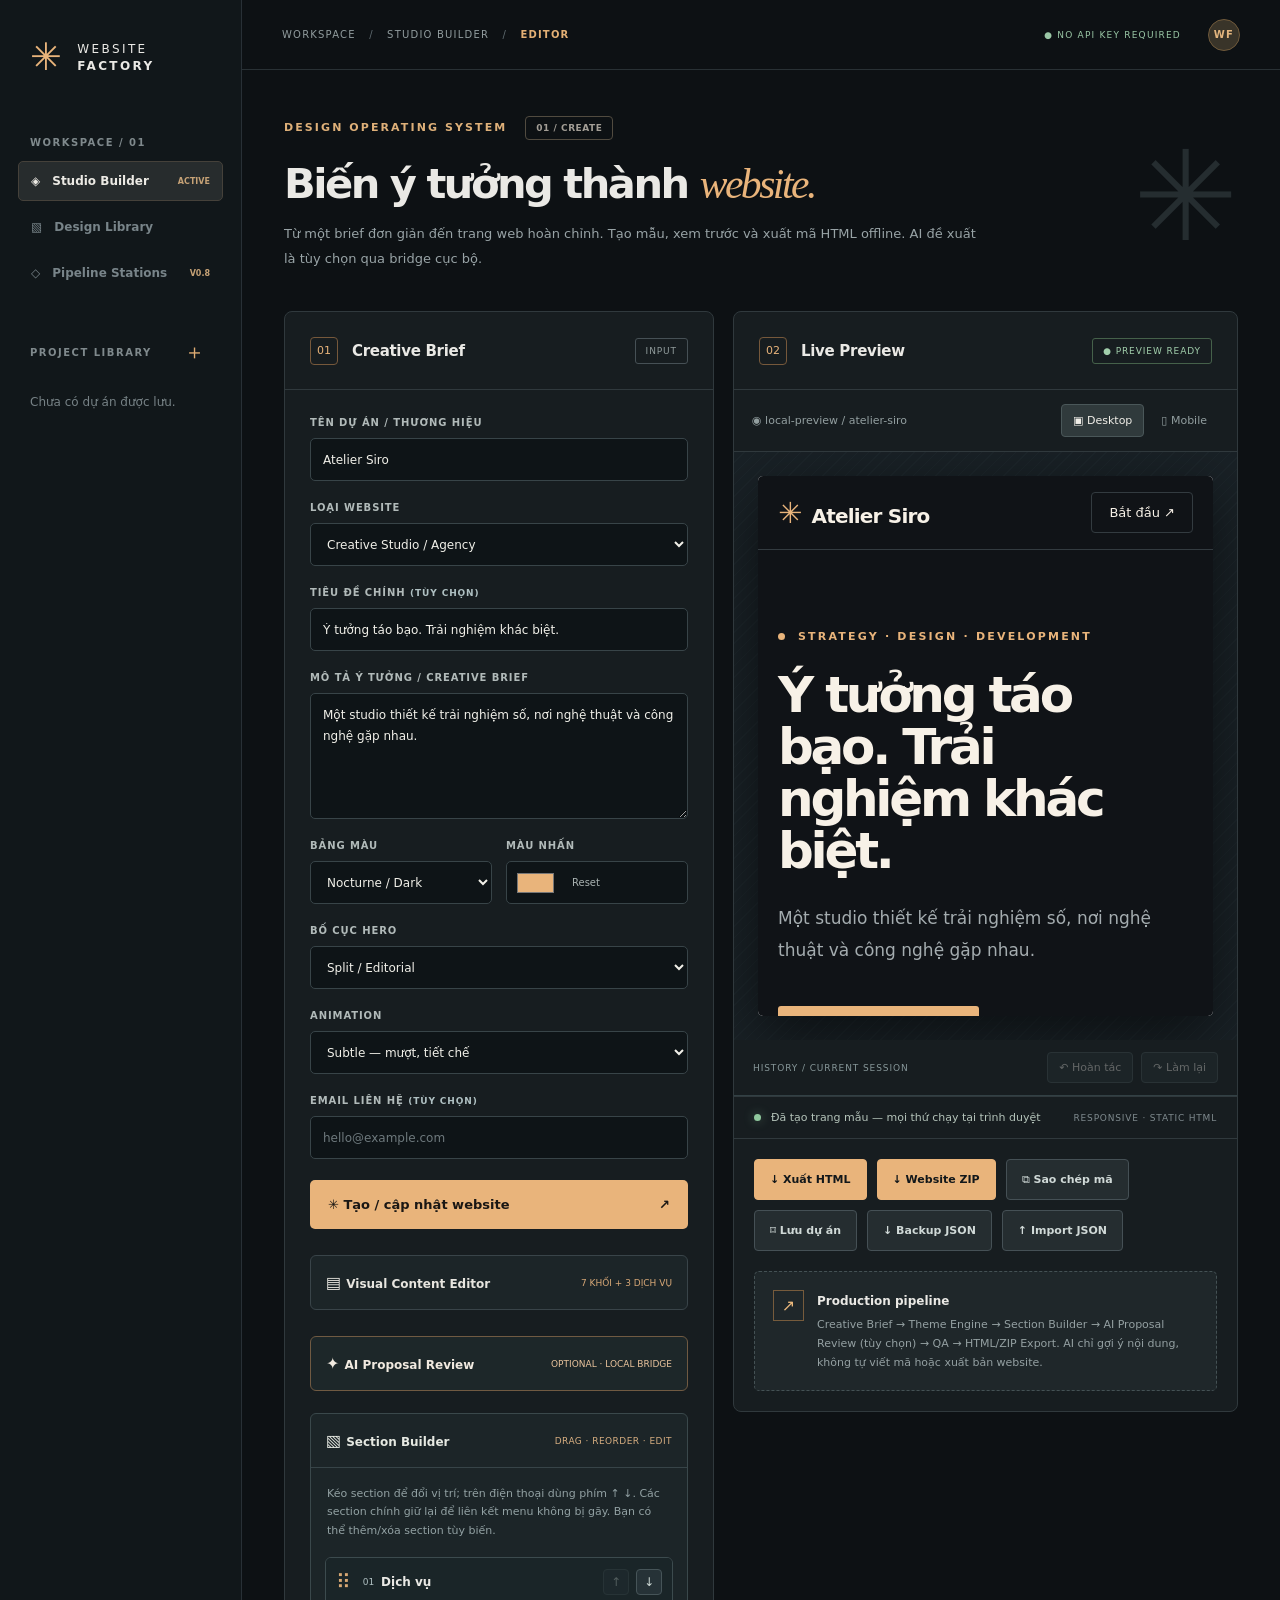
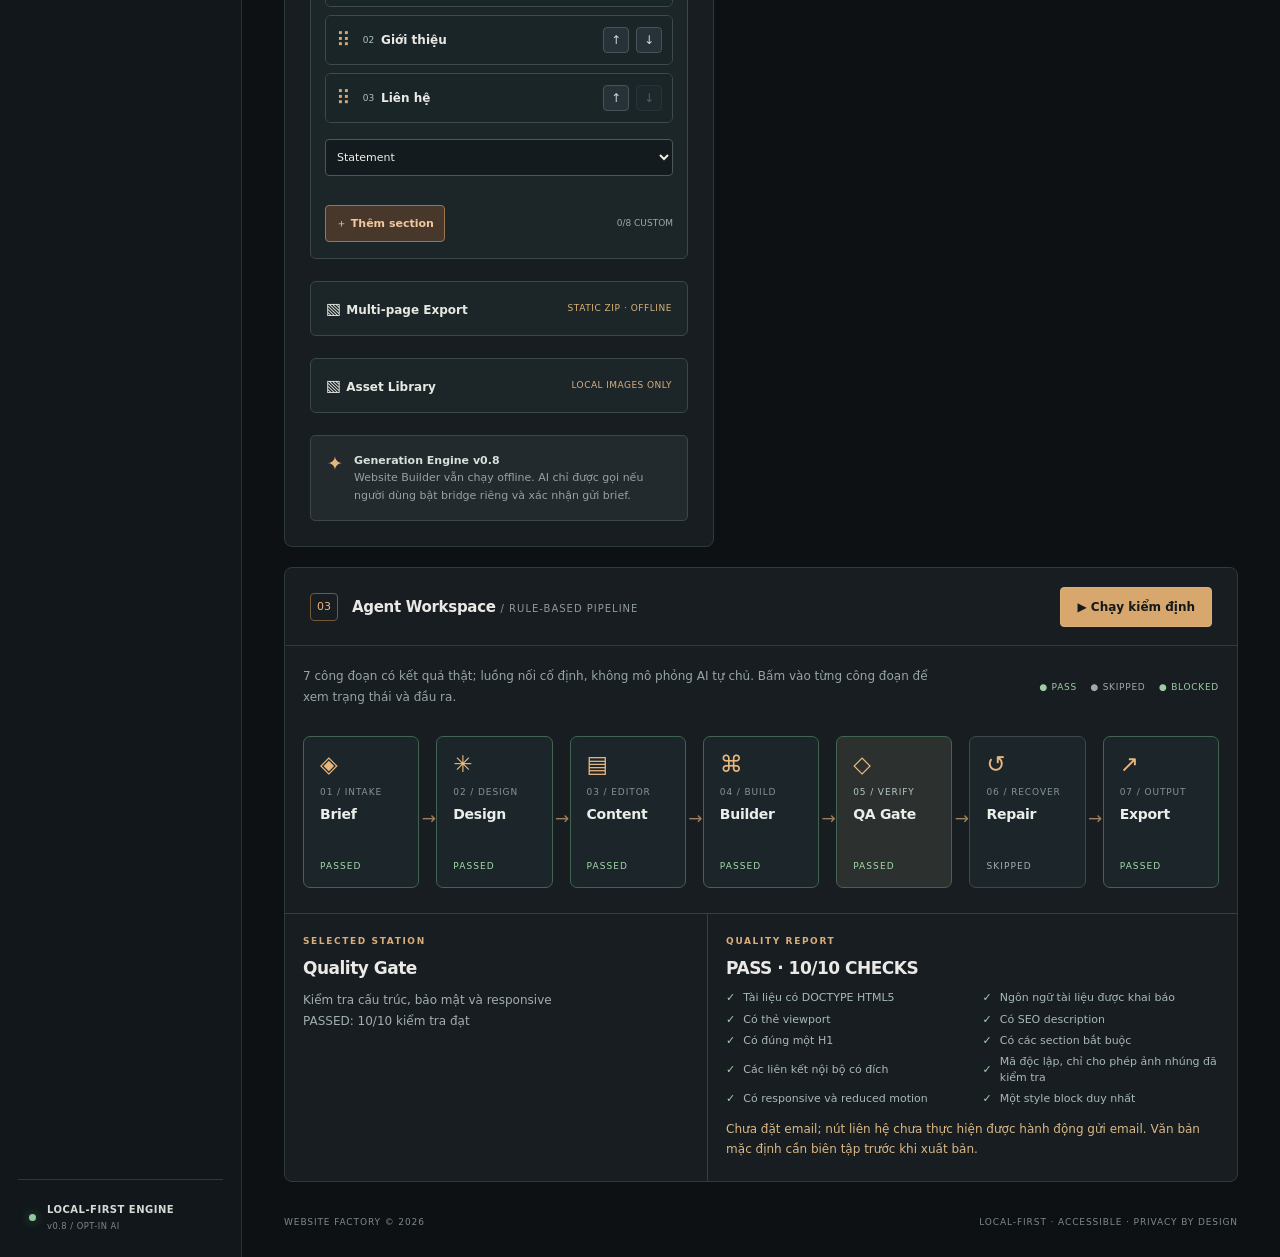
==== commit 80a89291: "ui(factory): label V0.8 and disclose default AI request limits" ====
--- a/website-factory/index.html
+++ b/website-factory/index.html
@@ -13,10 +13,10 @@
   <aside class="sidebar">
     <div class="logo"><span class="glyph">✳</span><span>WEBSITE<br><b>FACTORY</b></span></div>
     <p class="side-label">WORKSPACE / 01</p>
-    <div class="side-nav"><div class="active-nav">◈ <span>Studio Builder</span><small>ACTIVE</small></div><div>▧ <span>Design Library</span></div><div>◇ <span>Pipeline Stations</span><small>V0.7</small></div></div>
+    <div class="side-nav"><div class="active-nav">◈ <span>Studio Builder</span><small>ACTIVE</small></div><div>▧ <span>Design Library</span></div><div>◇ <span>Pipeline Stations</span><small>V0.8</small></div></div>
     <div class="history-title"><span>PROJECT LIBRARY</span><button type="button" id="new-project" title="Tạo dự án mới" aria-label="Tạo dự án mới">＋</button></div>
     <div id="project-list" class="project-list"><p class="empty">Chưa có dự án được lưu.</p></div>
-    <div class="sidebar-bottom"><i></i><span>LOCAL-FIRST ENGINE<small>v0.7 / OPT-IN AI</small></span></div>
+    <div class="sidebar-bottom"><i></i><span>LOCAL-FIRST ENGINE<small>v0.8 / OPT-IN AI</small></span></div>
   </aside>
   <div class="main">
     <header class="topbar"><div>WORKSPACE <span>/</span> STUDIO BUILDER <span>/</span> <b>EDITOR</b></div><div class="top-right"><span>● NO API KEY REQUIRED</span><strong>WF</strong></div></header>
@@ -70,7 +70,7 @@
           </details>
           <details class="ai-workspace" id="ai-workspace">
             <summary><span>✦ <strong>AI Proposal Review</strong></span><small>OPTIONAL · LOCAL BRIDGE</small></summary>
-            <p class="editor-help">AI chỉ đề xuất nội dung và theme, không tự thay đổi website. Cần chạy AI bridge trên máy và cấu hình nhà cung cấp riêng. Không nhập API key trong trang này.</p>
+            <p class="editor-help">AI chỉ đề xuất nội dung và theme, không tự thay đổi website. Bridge mặc định giới hạn 6 yêu cầu/phút và 1 yêu cầu đang xử lý; số lượt có thể cấu hình. Không nhập API key trong trang này.</p>
             <p id="ai-state" role="status" aria-live="polite" class="ai-status">Đang kiểm tra AI bridge…</p>
             <label class="ai-consent"><input type="checkbox" id="ai-consent"> <span>Tôi đồng ý gửi <b>tên thương hiệu, brief, loại website, tiêu đề và lựa chọn giao diện</b> tới mô hình đã cấu hình. Không gửi ảnh, email hoặc dữ liệu dự án đã lưu.</span></label>
             <button type="button" id="ai-request" class="ai-request" disabled>✦ Đề xuất bằng AI</button>
@@ -104,7 +104,7 @@
             <div class="asset-actions"><button id="image-upload-button" type="button">＋ Thêm ảnh từ máy</button><input id="image-upload" type="file" accept="image/png,image/jpeg,image/webp" hidden><small id="asset-counter">0/5 IMAGES</small></div>
             <p class="asset-note">Ảnh nhúng làm HTML lớn hơn; mỗi ảnh gốc tối đa 2 MB, thư viện tối đa 5 ảnh. Hãy sử dụng ảnh bạn có quyền khai thác.</p>
           </details>
-          <div class="notice"><span>✦</span><p><b>Generation Engine v0.7</b><br>Website Builder vẫn chạy offline. AI chỉ được gọi nếu người dùng bật bridge riêng và xác nhận gửi brief.</p></div>
+          <div class="notice"><span>✦</span><p><b>Generation Engine v0.8</b><br>Website Builder vẫn chạy offline. AI chỉ được gọi nếu người dùng bật bridge riêng và xác nhận gửi brief.</p></div>
         </section>
         <section class="panel preview-panel" aria-labelledby="preview-title">
           <div class="panel-head"><div><span class="number">02</span><h2 id="preview-title">Live Preview</h2></div><span class="tag ready">● PREVIEW READY</span></div>
